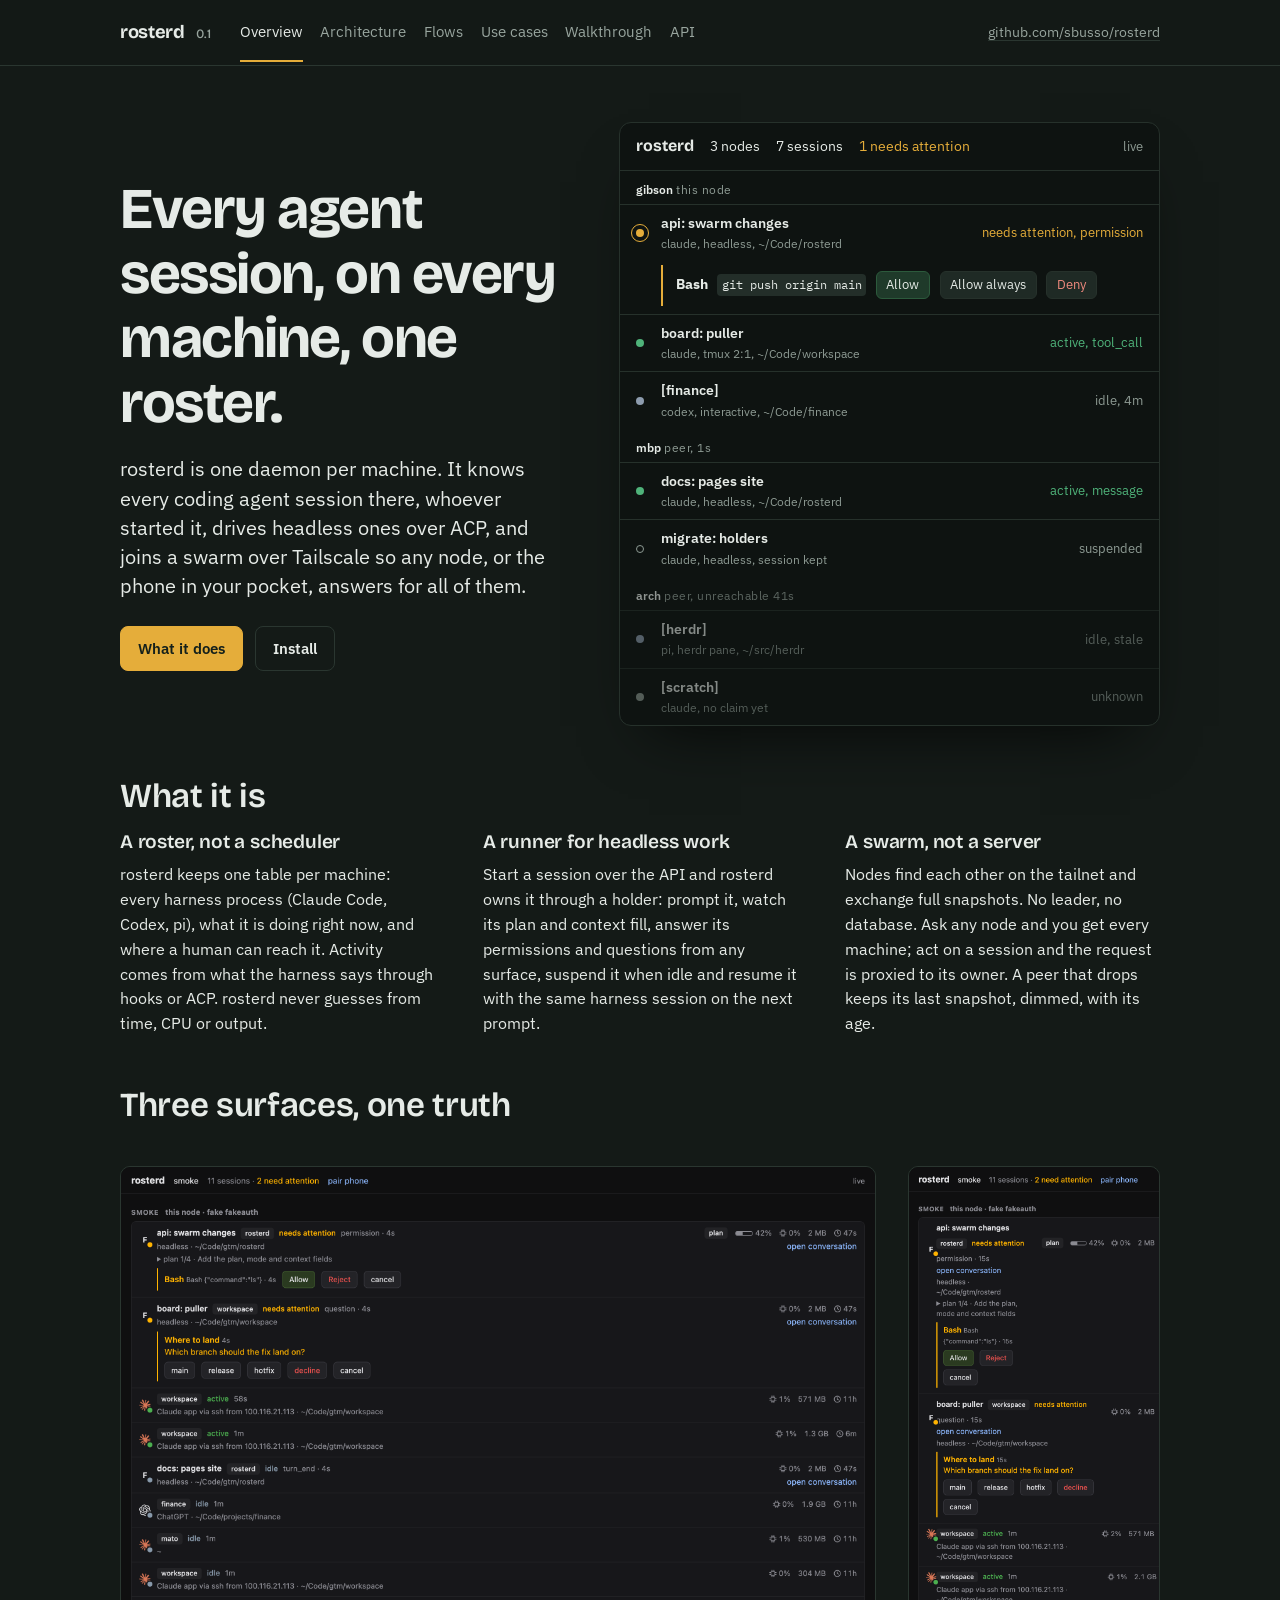
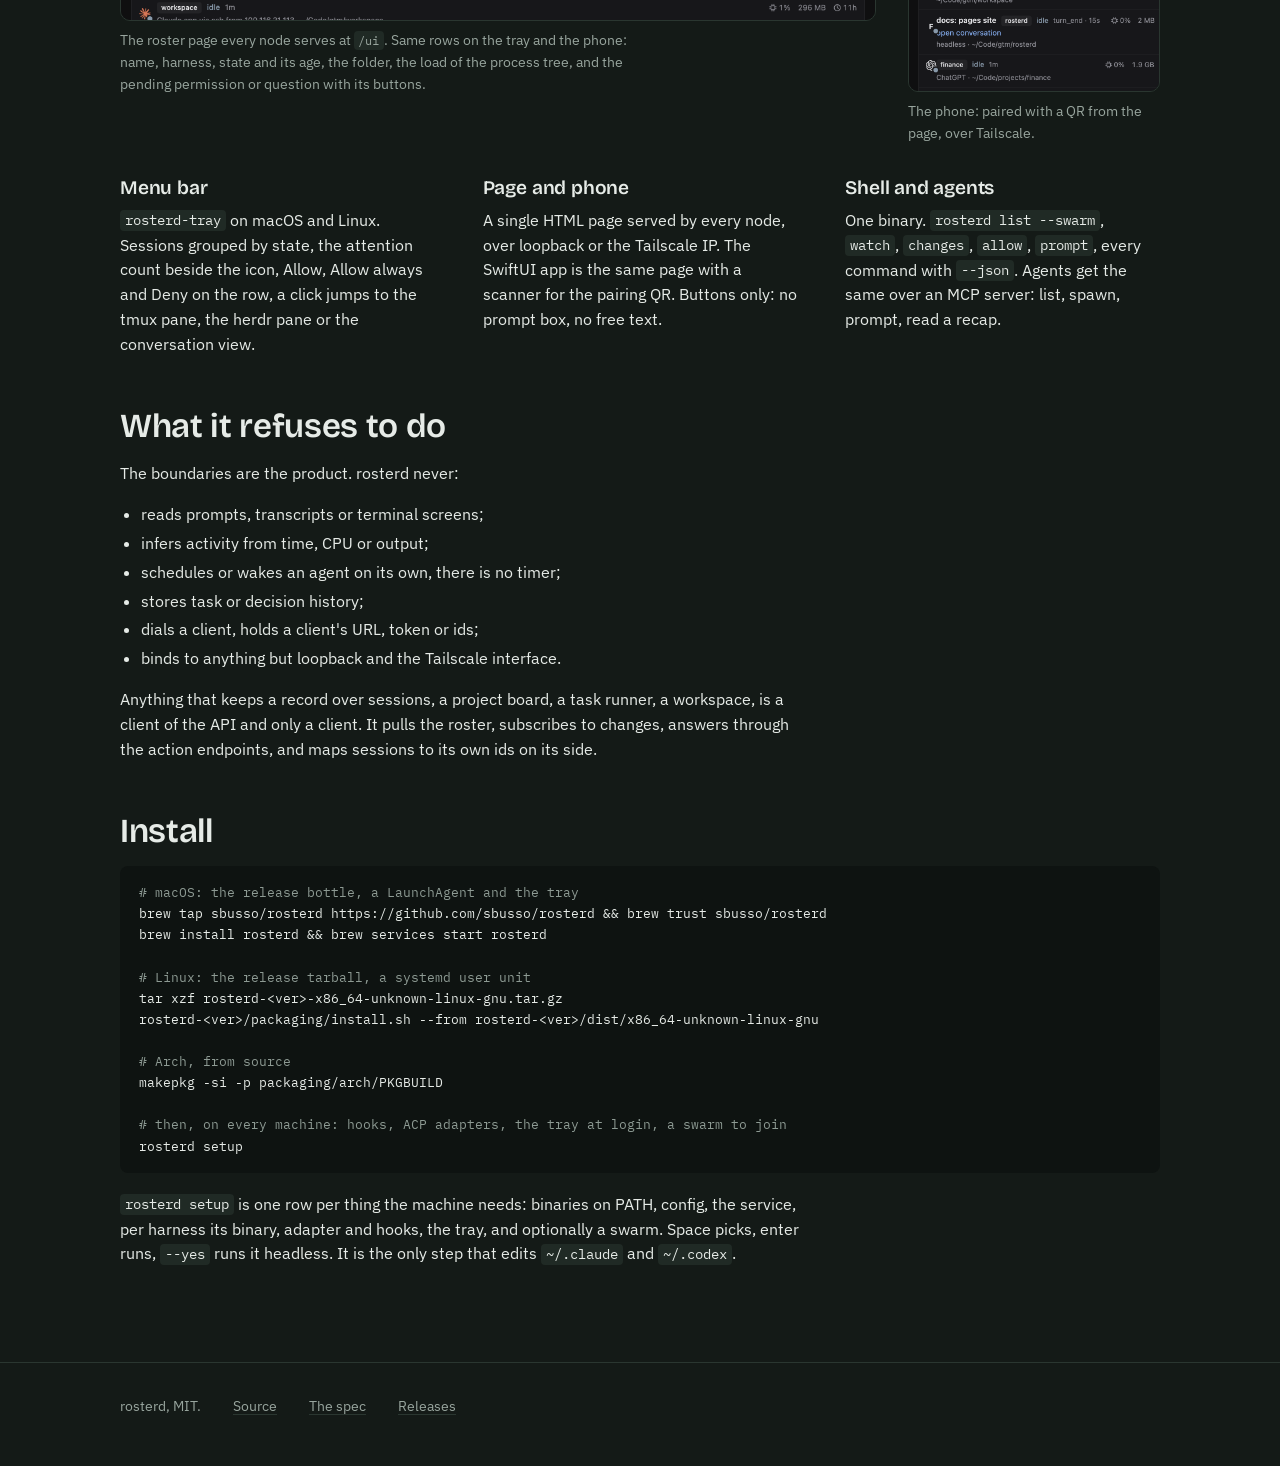
==== docs/index.html @ d2e5da62 "docs: the site, a single page for GitHub Pages Overview, architecture, data and event flows, use cas" ====
<!doctype html>
<html lang="en">
<head>
<meta charset="utf-8">
<meta name="viewport" content="width=device-width, initial-scale=1">
<title>rosterd</title>
<meta name="description" content="One daemon per machine that knows every coding agent session, drives headless ones over ACP, and joins a swarm over Tailscale.">
<link rel="preconnect" href="https://fonts.googleapis.com">
<link rel="preconnect" href="https://fonts.gstatic.com" crossorigin>
<link href="https://fonts.googleapis.com/css2?family=Bricolage+Grotesque:opsz,wght@12..96,500;12..96,600;12..96,700&family=IBM+Plex+Mono:wght@400;500&family=IBM+Plex+Sans:ital,wght@0,400;0,500;0,600;1,400&display=swap" rel="stylesheet">
<link rel="stylesheet" href="site.css">
<link rel="icon" href="data:image/svg+xml,%3Csvg xmlns='http://www.w3.org/2000/svg' viewBox='0 0 32 32'%3E%3Ccircle cx='16' cy='16' r='14' fill='%2317201c'/%3E%3Ccircle cx='16' cy='16' r='6' fill='%23d99a1e'/%3E%3C/svg%3E">
</head>
<body>

<nav class="top"><div class="wrap">
  <a class="brand" href="#/">rosterd <small>0.1</small></a>
  <ul>
    <li><a class="pg" href="#/">Overview</a></li>
    <li><a class="pg" href="#/architecture">Architecture</a></li>
    <li><a class="pg" href="#/flows">Flows</a></li>
    <li><a class="pg" href="#/uses">Use cases</a></li>
    <li><a class="pg" href="#/walkthrough">Walkthrough</a></li>
    <li><a class="pg" href="#/api">API</a></li>
  </ul>
  <a class="gh" href="https://github.com/sbusso/rosterd">github.com/sbusso/rosterd</a>
</div></nav>

<main class="wrap">

<!-- ============================================================ overview -->
<section class="page" id="p-home">
  <div class="hero">
    <div>
      <h1>Every agent session, on every machine, one roster.</h1>
      <p class="lede">rosterd is one daemon per machine. It knows every coding agent session there, whoever started it, drives headless ones over ACP, and joins a swarm over Tailscale so any node, or the phone in your pocket, answers for all of them.</p>
      <div class="actions">
        <a class="btn" href="#/walkthrough">What it does</a>
        <a class="btn ghost" href="#install">Install</a>
      </div>
    </div>
    <div class="board" aria-label="A swarm roster: three machines, seven sessions, one waiting on a human">
      <div class="bar"><b>rosterd</b> <span>3 nodes</span> <span>7 sessions</span> <span class="att">1 needs attention</span> <span class="live">live</span></div>
      <div class="node"><b>gibson</b> this node</div>
      <div class="row"><span class="dot att pulse"></span><span><span class="name">api: swarm changes</span><span class="meta">claude, headless, ~/Code/rosterd</span></span><span class="st att">needs attention, permission</span>
        <div class="ask"><b>Bash</b> <code>git push origin main</code> <span class="b ok">Allow</span> <span class="b">Allow always</span> <span class="b no">Deny</span></div></div>
      <div class="row"><span class="dot active"></span><span><span class="name">board: puller</span><span class="meta">claude, tmux 2:1, ~/Code/workspace</span></span><span class="st active">active, tool_call</span></div>
      <div class="row"><span class="dot"></span><span><span class="name">[finance]</span><span class="meta">codex, interactive, ~/Code/finance</span></span><span class="st">idle, 4m</span></div>
      <div class="node"><b>mbp</b> peer, 1s</div>
      <div class="row"><span class="dot active"></span><span><span class="name">docs: pages site</span><span class="meta">claude, headless, ~/Code/rosterd</span></span><span class="st active">active, message</span></div>
      <div class="row"><span class="dot suspended"></span><span><span class="name">migrate: holders</span><span class="meta">claude, headless, session kept</span></span><span class="st">suspended</span></div>
      <div class="node dim"><b>arch</b> peer, unreachable 41s</div>
      <div class="row dimrow"><span class="dot"></span><span><span class="name">[herdr]</span><span class="meta">pi, herdr pane, ~/src/herdr</span></span><span class="st">idle, stale</span></div>
      <div class="row dimrow"><span class="dot unknown"></span><span><span class="name">[scratch]</span><span class="meta">claude, no claim yet</span></span><span class="st">unknown</span></div>
    </div>
  </div>

  <h2>What it is</h2>
  <div class="cols">
    <div>
      <h3>A roster, not a scheduler</h3>
      <p>rosterd keeps one table per machine: every harness process (Claude Code, Codex, pi), what it is doing right now, and where a human can reach it. Activity comes from what the harness says through hooks or ACP. rosterd never guesses from time, CPU or output.</p>
    </div>
    <div>
      <h3>A runner for headless work</h3>
      <p>Start a session over the API and rosterd owns it through a holder: prompt it, watch its plan and context fill, answer its permissions and questions from any surface, suspend it when idle and resume it with the same harness session on the next prompt.</p>
    </div>
    <div>
      <h3>A swarm, not a server</h3>
      <p>Nodes find each other on the tailnet and exchange full snapshots. No leader, no database. Ask any node and you get every machine; act on a session and the request is proxied to its owner. A peer that drops keeps its last snapshot, dimmed, with its age.</p>
    </div>
  </div>

  <h2>Three surfaces, one truth</h2>
  <div class="shots">
    <figure>
      <img src="img/roster.png" alt="The roster page: two headless sessions waiting on a human, one with a Bash permission and Allow, Reject buttons, one with a form question and its three choices, then interactive Claude and Codex sessions with their CPU, memory and uptime" width="1200" height="720">
      <figcaption>The roster page every node serves at <code>/ui</code>. Same rows on the tray and the phone: name, harness, state and its age, the folder, the load of the process tree, and the pending permission or question with its buttons.</figcaption>
    </figure>
    <figure class="phone">
      <img src="img/phone.png" alt="The same roster on a phone width, with the permission and question buttons stacked" width="430" height="900">
      <figcaption>The phone: paired with a QR from the page, over Tailscale.</figcaption>
    </figure>
  </div>
  <div class="cols">
    <div><h3>Menu bar</h3><p><code>rosterd-tray</code> on macOS and Linux. Sessions grouped by state, the attention count beside the icon, Allow, Allow always and Deny on the row, a click jumps to the tmux pane, the herdr pane or the conversation view.</p></div>
    <div><h3>Page and phone</h3><p>A single HTML page served by every node, over loopback or the Tailscale IP. The SwiftUI app is the same page with a scanner for the pairing QR. Buttons only: no prompt box, no free text.</p></div>
    <div><h3>Shell and agents</h3><p>One binary. <code>rosterd list --swarm</code>, <code>watch</code>, <code>changes</code>, <code>allow</code>, <code>prompt</code>, every command with <code>--json</code>. Agents get the same over an MCP server: list, spawn, prompt, read a recap.</p></div>
  </div>

  <h2>What it refuses to do</h2>
  <p>The boundaries are the product. rosterd never:</p>
  <ul>
    <li>reads prompts, transcripts or terminal screens;</li>
    <li>infers activity from time, CPU or output;</li>
    <li>schedules or wakes an agent on its own, there is no timer;</li>
    <li>stores task or decision history;</li>
    <li>dials a client, holds a client's URL, token or ids;</li>
    <li>binds to anything but loopback and the Tailscale interface.</li>
  </ul>
  <p>Anything that keeps a record over sessions, a project board, a task runner, a workspace, is a client of the API and only a client. It pulls the roster, subscribes to changes, answers through the action endpoints, and maps sessions to its own ids on its side.</p>

  <h2 id="install">Install</h2>
<pre><code><span class="c"># macOS: the release bottle, a LaunchAgent and the tray</span>
brew tap sbusso/rosterd https://github.com/sbusso/rosterd && brew trust sbusso/rosterd
brew install rosterd && brew services start rosterd

<span class="c"># Linux: the release tarball, a systemd user unit</span>
tar xzf rosterd-&lt;ver&gt;-x86_64-unknown-linux-gnu.tar.gz
rosterd-&lt;ver&gt;/packaging/install.sh --from rosterd-&lt;ver&gt;/dist/x86_64-unknown-linux-gnu

<span class="c"># Arch, from source</span>
makepkg -si -p packaging/arch/PKGBUILD

<span class="c"># then, on every machine: hooks, ACP adapters, the tray at login, a swarm to join</span>
rosterd setup</code></pre>
  <p><code>rosterd setup</code> is one row per thing the machine needs: binaries on PATH, config, the service, per harness its binary, adapter and hooks, the tray, and optionally a swarm. Space picks, enter runs, <code>--yes</code> runs it headless. It is the only step that edits <code>~/.claude</code> and <code>~/.codex</code>.</p>
</section>

<!-- ============================================================ architecture -->
<section class="page" id="p-architecture">
  <h1>Architecture</h1>
  <p class="lede">One binary, six modules, and a small holder process per headless session. Everything a node knows is in memory and rebuilt in under a second from holders, hook claims and a process scan.</p>

  <h2>Inside a node</h2>
  <div class="dia"><svg viewBox="0 0 960 470" role="img" aria-label="Module diagram of one rosterd node">
    <defs><marker id="ar" viewBox="0 0 10 10" refX="9" refY="5" markerWidth="7" markerHeight="7" orient="auto-start-reverse"><path d="M0 0L10 5L0 10z" class="arrow"/></marker>
    <marker id="arg" viewBox="0 0 10 10" refX="9" refY="5" markerWidth="7" markerHeight="7" orient="auto-start-reverse"><path d="M0 0L10 5L0 10z" class="arrow green"/></marker>
    <marker id="ara" viewBox="0 0 10 10" refX="9" refY="5" markerWidth="7" markerHeight="7" orient="auto-start-reverse"><path d="M0 0L10 5L0 10z" class="arrow amber"/></marker></defs>
    <!-- clients -->
    <text x="20" y="28" class="b">Clients</text>
    <g>
      <rect x="20" y="44" width="150" height="34" rx="6" class="box"/><text x="32" y="66">tray, page, phone</text>
      <rect x="20" y="86" width="150" height="34" rx="6" class="box"/><text x="32" y="108">CLI, scripts</text>
      <rect x="20" y="128" width="150" height="34" rx="6" class="box"/><text x="32" y="150">agents over MCP</text>
      <rect x="20" y="170" width="150" height="34" rx="6" class="box"/><text x="32" y="192">a board, a task runner</text>
    </g>
    <!-- node box -->
    <rect x="230" y="20" width="500" height="430" rx="12" class="box soft"/>
    <text x="246" y="44" class="b">rosterd, one node</text>
    <rect x="246" y="60" width="110" height="150" rx="8" class="box"/>
    <text x="258" y="82" class="b">api</text>
    <text x="258" y="102" class="dim">unix socket</text><text x="258" y="118" class="dim">loopback + bearer</text><text x="258" y="134" class="dim">tailscale + https</text><text x="258" y="150" class="dim">MCP server</text><text x="258" y="166" class="dim">/ui page</text>
    <rect x="380" y="60" width="150" height="150" rx="8" class="box amber"/>
    <text x="392" y="82" class="b">roster</text>
    <text x="392" y="102" class="dim">one record per session</text><text x="392" y="118" class="dim">claims with a sequence</text><text x="392" y="134" class="dim">source precedence</text><text x="392" y="150" class="dim">full snapshots, /events</text><text x="392" y="166" class="dim">never blocks on runner</text>
    <rect x="556" y="60" width="158" height="66" rx="8" class="box"/>
    <text x="568" y="82" class="b">mesh</text><text x="568" y="100" class="dim">discovery, membership</text><text x="568" y="116" class="dim">snapshots in, proxy out</text>
    <rect x="556" y="144" width="158" height="66" rx="8" class="box"/>
    <text x="568" y="166" class="b">scanner</text><text x="568" y="184" class="dim">/proc, libproc, 2 s</text><text x="568" y="200" class="dim">tmux and herdr handles</text>
    <rect x="246" y="236" width="308" height="66" rx="8" class="box green"/>
    <text x="258" y="258" class="b">runner</text><text x="258" y="276" class="dim">ACP client: start, prompt, cancel, permission,</text><text x="258" y="292" class="dim">question, login; suspend, resume, crash-resume</text>
    <rect x="566" y="236" width="148" height="66" rx="8" class="box"/>
    <text x="578" y="258" class="b">intake</text><text x="578" y="276" class="dim">/register, /claim, /name</text><text x="578" y="292" class="dim">hooks and launchers</text>
    <!-- holders -->
    <rect x="246" y="330" width="468" height="100" rx="8" class="box dark"/>
    <text x="258" y="352" class="b onDark">holders, one process per headless session</text>
    <text x="258" y="372" class="onDark dim">owns the adapter's stdio, listens on a unix socket, relays JSON-RPC unchanged,</text>
    <text x="258" y="388" class="onDark dim">keeps the last 256 notifications for a reconnecting daemon, writes a state file,</text>
    <text x="258" y="404" class="onDark dim">exits when the adapter exits. Restarting rosterd does not restart holders.</text>
    <!-- right column -->
    <text x="770" y="28" class="b">Outside the node</text>
    <rect x="770" y="44" width="170" height="82" rx="6" class="box"/><text x="782" y="66" class="b">peers</text><text x="782" y="86" class="dim">other nodes on the tailnet,</text><text x="782" y="102" class="dim">each serving its own roster</text><text x="782" y="118" class="dim mono">https, signed, swarm key</text>
    <rect x="770" y="236" width="170" height="66" rx="6" class="box"/><text x="782" y="258" class="b">interactive harnesses</text><text x="782" y="276" class="dim">claude, codex, pi in a</text><text x="782" y="292" class="dim">terminal, tmux or herdr</text>
    <rect x="770" y="330" width="170" height="100" rx="6" class="box"/><text x="782" y="352" class="b">ACP adapters</text><text x="782" y="372" class="dim">claude-agent-acp,</text><text x="782" y="388" class="dim">codex-acp, pi-acp: one</text><text x="782" y="404" class="dim">headless harness each</text>
    <!-- lines -->
    <path d="M170 61H246" class="ln" marker-end="url(#ar)"/><path d="M170 103H246" class="ln" marker-end="url(#ar)"/><path d="M170 145H246" class="ln" marker-end="url(#ar)"/><path d="M170 187H246" class="ln" marker-end="url(#ar)"/>
    <path d="M356 120H380" class="ln" marker-end="url(#ar)"/>
    <path d="M530 100H556" class="ln" marker-end="url(#ar)"/>
    <path d="M556 176H530" class="ln" marker-end="url(#ar)"/>
    <path d="M566 250C548 250 548 214 534 208" class="ln" marker-end="url(#ar)"/>
    <path d="M455 236V210" class="ln green" marker-end="url(#arg)"/>
    <path d="M480 330V302" class="ln green" marker-end="url(#arg)"/>
    <path d="M714 380H770" class="ln green dash" marker-end="url(#arg)"/><text x="726" y="372" class="dim">stdio</text>
    <path d="M714 90H770" class="ln dash" marker-end="url(#ar)" marker-start="url(#ar)"/><text x="722" y="82" class="dim">/events</text>
    <path d="M770 266H714" class="ln" marker-end="url(#ar)"/><text x="726" y="258" class="dim">hooks</text>
    <path d="M770 290C740 290 740 196 714 196" class="ln dash" marker-end="url(#ar)"/><text x="726" y="222" class="dim">scan</text>
  </svg></div>
  <p>The roster answers even when the runner is wedged: <code>rosterd list</code> and <code>watch</code> read the roster module only. The mesh reads the roster to serve peers and writes peer snapshots beside it, never into it. Every node is the only writer of its own roster, which is why the swarm needs no merge.</p>

  <h3>Process model</h3>
  <p>rosterd owns no harness process directly. A headless session is <em>holder → ACP adapter → harness</em>. The holder is a separate small binary shipped with rosterd; it starts the adapter with stdio pipes, listens on a per-session socket under the runtime directory, relays JSON-RPC both ways unchanged, keeps a replay buffer of the last 256 notifications, and writes a state file with the session id, harness, cwd, adapter PID and start time. On start rosterd lists the holder directory, reconnects to every live holder, replays the buffer and rebuilds those sessions.</p>
  <p>This is what makes the daemon disposable. Kill it during a turn, restart it: the session is still live, the turn completes, no claim is lost.</p>

  <h2>The swarm</h2>
  <div class="dia"><svg viewBox="0 0 960 330" role="img" aria-label="Three nodes on a tailnet, each streaming its roster to the others, a phone attached to one, an action proxied to the owner">
    <defs><marker id="ar2" viewBox="0 0 10 10" refX="9" refY="5" markerWidth="7" markerHeight="7" orient="auto-start-reverse"><path d="M0 0L10 5L0 10z" class="arrow"/></marker>
    <marker id="ara2" viewBox="0 0 10 10" refX="9" refY="5" markerWidth="7" markerHeight="7" orient="auto-start-reverse"><path d="M0 0L10 5L0 10z" class="arrow amber"/></marker></defs>
    <rect x="20" y="20" width="920" height="290" rx="14" class="box soft"/>
    <text x="36" y="44" class="b">tailnet</text><text x="90" y="44" class="dim">Tailscale ACLs are the network boundary, the swarm key the application boundary</text>
    <g><rect x="60" y="80" width="220" height="120" rx="10" class="box dark"/>
      <text x="76" y="104" class="b onDark">gibson</text><text x="140" y="104" class="onDark dim">desktop, Linux</text>
      <text x="76" y="128" class="onDark dim">own roster: 3 sessions</text>
      <text x="76" y="146" class="onDark dim">mbp snapshot, 1 s old</text>
      <text x="76" y="164" class="onDark dim">arch snapshot, 41 s, unreachable</text>
      <text x="76" y="186" class="onDark dim mono">:8791 https, node key</text></g>
    <g><rect x="370" y="80" width="220" height="120" rx="10" class="box dark"/>
      <text x="386" y="104" class="b onDark">mbp</text><text x="426" y="104" class="onDark dim">laptop, macOS</text>
      <text x="386" y="128" class="onDark dim">own roster: 2 sessions</text>
      <text x="386" y="146" class="onDark dim">gibson snapshot, 1 s old</text>
      <text x="386" y="164" class="onDark dim">arch snapshot, 41 s, unreachable</text>
      <text x="386" y="186" class="onDark dim mono">:8791 https, node key</text></g>
    <g opacity=".55"><rect x="680" y="80" width="220" height="120" rx="10" class="box dark"/>
      <text x="696" y="104" class="b onDark">arch</text><text x="736" y="104" class="onDark dim">server, off the tailnet</text>
      <text x="696" y="128" class="onDark dim">own roster: 2 sessions</text>
      <text x="696" y="146" class="onDark dim">last seen 41 s ago; its snapshot</text>
      <text x="696" y="164" class="onDark dim">is kept and served dimmed, 24 h</text></g>
    <path d="M280 120H370" class="ln" marker-end="url(#ar2)" marker-start="url(#ar2)"/><text x="288" y="112" class="dim">SSE, both ways</text>
    <path d="M590 120H680" class="ln dash"/><text x="604" y="112" class="dim">no answer</text>
    <path d="M280 180C400 240 560 240 680 180" class="ln dash"/>
    <!-- phone -->
    <rect x="410" y="250" width="140" height="44" rx="8" class="box"/><text x="424" y="277">phone, on mbp</text>
    <path d="M480 250V200" class="ln amber" marker-end="url(#ara2)"/>
    <path d="M370 150C330 150 300 140 280 140" class="ln amber" marker-end="url(#ara2)"/>
    <text x="60" y="230" class="dim">POST /sessions/{key}/permission for a session gibson owns,</text>
    <text x="60" y="246" class="dim">sent to mbp, proxied to gibson with mbp's signature,</text>
    <text x="60" y="262" class="dim">answered on gibson's ACP</text>
  </svg></div>
  <div class="cols">
    <div><h3>Identity</h3><p>An Ed25519 keypair per node, generated at first start; <code>node_id</code> is the public key fingerprint. The name is pinned in config. A renamed machine is a new name, the id stays.</p></div>
    <div><h3>Discovery and membership</h3><p><code>tailscale status</code> lists the online peers; each is probed at <code>/node/hello</code>, a signed answer with capabilities. The first <code>rosterd invite</code> creates the swarm: a single-use, one-hour token. <code>join</code> presents it; membership gossips from there, newest signed record per node wins. <code>revoke</code> is signed and gossiped too.</p></div>
    <div><h3>Snapshot exchange</h3><p>Each node keeps one SSE connection to every peer's <code>/events</code> and stores the latest full snapshot with the time it arrived. No diff format, no vector clock, no merge: every node is the only writer of its own roster. A lost peer is served with a growing <code>peer_age_ms</code> and <code>peer_state: unreachable</code>, dropped after 24 hours.</p></div>
    <div><h3>Trust</h3><p>Node to node is HTTPS on the Tailscale interface, a self-signed certificate pinned to the node key, requests signed by the sender, the swarm key in a header. Loopback uses a bearer token. A node refuses to start with a listener anywhere else.</p></div>
  </div>

  <h2>The record</h2>
  <p>One record per session, schema <code>rosterd.snapshot.v1</code>. Consumers ignore unknown fields. Nested processes of one session collapse into the root; a harness whose parent is a different session is its own record with <code>parent_session_key</code>.</p>
  <table>
    <tr><th>field</th><th>what it is</th></tr>
    <tr><td><code>node</code>, <code>node_id</code></td><td>the owning machine, name and key fingerprint</td></tr>
    <tr><td><code>session_key</code></td><td><code>node_id:pid:start_ticks</code>, stable for the life of the process</td></tr>
    <tr><td><code>harness</code>, <code>session_id</code></td><td><code>claude</code>, <code>codex</code>, <code>pi</code> or free text; the harness's own session id when known</td></tr>
    <tr><td><code>lane</code></td><td><code>headless</code> (rosterd started it over ACP) or <code>interactive</code> (a human or a terminal manager owns it)</td></tr>
    <tr><td><code>sources</code></td><td>subset of <code>launcher</code>, <code>acp</code>, <code>hook</code>, <code>files</code>, <code>scan</code></td></tr>
    <tr><td><code>activity</code>, <code>activity_event</code>, <code>activity_at</code>, <code>activity_seq</code></td><td>one of <code>active</code>, <code>idle</code>, <code>needs_attention</code>, <code>unknown</code>; the event that set it, when, and a sequence clients dedupe on</td></tr>
    <tr><td><code>name</code>, <code>cwd</code>, <code>parent_session_key</code></td><td>display name from launcher, hook or the agent itself; the folder; the spawning session</td></tr>
    <tr><td><code>tmux</code>, <code>herdr</code>, <code>holder</code>, <code>tty</code></td><td>runtime handles: where a human can reach the session</td></tr>
    <tr><td><code>liveness</code>, <code>ended_at</code>, <code>ended_reason</code></td><td><code>live</code>, <code>suspended</code>, <code>ended</code>; <code>exit</code>, <code>crash</code>, <code>reboot</code>, <code>killed</code>, <code>expired</code></td></tr>
    <tr><td><code>usage</code></td><td>tokens, cost, context fill as the harness reported them over ACP. Never estimated.</td></tr>
    <tr><td><code>mode</code>, <code>plan</code>, <code>load</code></td><td>the harness mode (plan, code…), its plan for the turn, and the CPU share and RSS of the process tree from the last scan</td></tr>
  </table>

  <h2>Cross platform</h2>
  <p>Linux reads <code>/proc</code> and runs as a systemd user unit; macOS reads libproc and runs as a LaunchAgent in the GUI session so <em>open</em> reaches the display, the tmux server and the herdr socket; Windows uses toolhelp, named pipes and a service, with an interactive lane of hooks only. The holder, the hook script and the opener are the only platform-conditional code.</p>
</section>

<!-- ============================================================ flows -->
<section class="page" id="p-flows">
  <h1>Data and event flows</h1>
  <p class="lede">A session's state is a series of claims. Each claim names a source, an activity word, an event and a sequence; the roster accepts or rejects it by precedence and publishes the whole table. Everything downstream is derived from that.</p>

  <h2>Sources and precedence</h2>
  <div class="dia"><svg viewBox="0 0 960 150" role="img" aria-label="Five sources ordered by precedence: launcher, acp, hook, files, scan">
    <defs><marker id="ar3" viewBox="0 0 10 10" refX="9" refY="5" markerWidth="7" markerHeight="7" orient="auto-start-reverse"><path d="M0 0L10 5L0 10z" class="arrow"/></marker></defs>
    <path d="M20 40H940" class="ln thin"/><text x="20" y="28" class="dim">highest</text><text x="900" y="28" class="dim">lowest</text>
    <g><rect x="20" y="52" width="164" height="84" rx="8" class="box amber"/><text x="32" y="74" class="b">launcher</text><text x="32" y="94" class="dim">a script started it and</text><text x="32" y="110" class="dim">registered pid, name, cwd,</text><text x="32" y="126" class="dim">the tmux or herdr handle</text></g>
    <g><rect x="208" y="52" width="164" height="84" rx="8" class="box green"/><text x="220" y="74" class="b">acp</text><text x="220" y="94" class="dim">everything the runner sees</text><text x="220" y="110" class="dim">from a session it drives:</text><text x="220" y="126" class="dim">turns, tools, permissions</text></g>
    <g><rect x="396" y="52" width="164" height="84" rx="8" class="box"/><text x="408" y="74" class="b">hook</text><text x="408" y="94" class="dim">SessionStart, UserPrompt,</text><text x="408" y="110" class="dim">PreToolUse, Permission,</text><text x="408" y="126" class="dim">Notification, Stop</text></g>
    <g><rect x="584" y="52" width="164" height="84" rx="8" class="box"/><text x="596" y="74" class="b">files</text><text x="596" y="94" class="dim">opt-in, off by default:</text><text x="596" y="110" class="dim">session ids and timestamps</text><text x="596" y="126" class="dim">from the harness directories</text></g>
    <g><rect x="772" y="52" width="168" height="84" rx="8" class="box"/><text x="784" y="74" class="b">scan</text><text x="784" y="94" class="dim">process enumeration every</text><text x="784" y="110" class="dim">2 s; strays become unknown,</text><text x="784" y="126" class="dim">liveness of every pid</text></g>
  </svg></div>
  <p>A lower source never overwrites a value a higher one set, but every source can fill a null. A headless session has both <code>acp</code> and <code>hook</code>; when they disagree, ACP wins. <code>rosterd explain KEY</code> shows which source set each field and which claims were rejected and why: the truthfulness view.</p>

  <h2>ACP traffic to activity</h2>
  <table>
    <tr><th>ACP</th><th>activity</th><th>event</th></tr>
    <tr><td>session/prompt sent by the runner</td><td>active</td><td>prompt</td></tr>
    <tr><td>agent message chunk, tool call, tool call in progress</td><td>active</td><td>message, tool_call</td></tr>
    <tr><td>session/request_permission</td><td>needs_attention</td><td>permission</td></tr>
    <tr><td>elicitation/create (a form question)</td><td>needs_attention</td><td>question</td></tr>
    <tr><td>authentication required on session/new</td><td>needs_attention</td><td>login</td></tr>
    <tr><td>permission or question answered</td><td>active</td><td>permission_answered</td></tr>
    <tr><td>prompt response returned</td><td>idle</td><td>turn_end</td></tr>
    <tr><td>session/cancel sent</td><td>idle</td><td>cancelled</td></tr>
    <tr><td>adapter exit</td><td>ended</td><td>exit or crash</td></tr>
  </table>
  <p>Plan, mode and context fill ride along: <code>plan</code> replaces the whole list on every notification, <code>current_mode_update</code> sets <code>mode</code>, <code>usage_update</code> fills <code>usage</code>. The final assistant message of a turn is kept as the recap when the session was started with <code>recap: true</code>; nothing else of the transcript is stored.</p>

  <h2 id="attention">A permission, answered from the phone</h2>
  <div class="dia"><svg viewBox="0 0 960 420" role="img" aria-label="Sequence: the harness asks for permission, the claim reaches every node, the phone answers through a peer, the answer is proxied to the owner and delivered to the harness">
    <defs><marker id="ar4" viewBox="0 0 10 10" refX="9" refY="5" markerWidth="7" markerHeight="7" orient="auto-start-reverse"><path d="M0 0L10 5L0 10z" class="arrow"/></marker>
    <marker id="ara4" viewBox="0 0 10 10" refX="9" refY="5" markerWidth="7" markerHeight="7" orient="auto-start-reverse"><path d="M0 0L10 5L0 10z" class="arrow amber"/></marker></defs>
    <g class="b"><text x="60" y="30" text-anchor="middle">harness</text><text x="230" y="30" text-anchor="middle">holder</text><text x="420" y="30" text-anchor="middle">rosterd gibson</text><text x="640" y="30" text-anchor="middle">rosterd mbp</text><text x="860" y="30" text-anchor="middle">phone</text></g>
    <text x="60" y="46" text-anchor="middle" class="dim">via its adapter</text><text x="420" y="46" text-anchor="middle" class="dim">owner</text><text x="640" y="46" text-anchor="middle" class="dim">any peer</text>
    <g class="lane"><path d="M60 56V400"/><path d="M230 56V400"/><path d="M420 56V400"/><path d="M640 56V400"/><path d="M860 56V400"/></g>
    <path d="M60 80H230" class="ln" marker-end="url(#ar4)"/><text x="70" y="74" class="mono">session/request_permission</text>
    <path d="M230 104H420" class="ln" marker-end="url(#ar4)"/><text x="240" y="98" class="dim">relayed unchanged over the socket</text>
    <rect x="300" y="118" width="250" height="40" rx="6" class="box amber"/><text x="310" y="135" class="dim">claim: needs_attention, permission, seq 41;</text><text x="310" y="150" class="dim">the request is kept pending</text>
    <path d="M420 182H640" class="ln" marker-end="url(#ar4)"/><text x="430" y="176" class="dim">/events: the full gibson snapshot</text>
    <rect x="540" y="196" width="210" height="40" rx="6" class="box"/><text x="550" y="213" class="dim">diff against the last frame:</text><text x="550" y="228" class="mono">/swarm/changes → attention</text>
    <path d="M640 258H860" class="ln" marker-end="url(#ar4)"/><text x="650" y="252" class="dim">SSE, the record with the pending request</text>
    <rect x="790" y="270" width="140" height="34" rx="6" class="box dark"/><text x="800" y="292" class="onDark">Bash · Allow · Deny</text>
    <path d="M860 326H640" class="ln amber" marker-end="url(#ara4)"/><text x="646" y="320" class="mono">POST /sessions/{key}/permission</text>
    <path d="M640 348H420" class="ln amber" marker-end="url(#ara4)"/><text x="428" y="342" class="dim">proxied to the owner, signed by mbp</text>
    <path d="M420 370H230" class="ln amber" marker-end="url(#ara4)"/><path d="M230 370H60" class="ln amber" marker-end="url(#ara4)"/><text x="70" y="364" class="mono">response to the pending request</text>
    <rect x="300" y="380" width="250" height="30" rx="6" class="box green"/><text x="310" y="399" class="dim">claim: active, permission_answered, seq 42</text>
  </svg></div>
  <p>Every client sees the same thing because every client reads the same record. A board that keeps its own decision log reads the pending request from <code>GET /sessions/{key}</code> and answers it the same way; the tray answers it with a click; the CLI with <code>rosterd allow KEY</code>. Sound, badges and urgency stay the client's job.</p>

  <h2>The change stream</h2>
  <p><code>GET /swarm/events</code> is one full swarm snapshot per change anywhere: simplest to consume, heavy to notify on. <code>GET /swarm/changes</code> is the diff, computed by the node between consecutive frames, so a client learns what happened instead of re-reading the roster:</p>
  <table>
    <tr><th>event</th><th>when</th></tr>
    <tr><td><code>snapshot</code></td><td>first, and the resync point for a client that missed events</td></tr>
    <tr><td><code>session_started</code>, <code>session_ended</code>, <code>session_suspended</code></td><td>a key seen for the first time; liveness became ended, <code>ended_reason</code> says why; a holder stopped on purpose</td></tr>
    <tr><td><code>attention</code></td><td>an accepted claim left the session needing a human; sent again for every new claim while it waits; <code>record.activity_event</code> is <code>permission</code>, <code>question</code> or <code>login</code></td></tr>
    <tr><td><code>attention_cleared</code></td><td>the session no longer needs a human and has not ended</td></tr>
    <tr><td><code>activity</code>, <code>renamed</code></td><td>any other accepted claim; a name change</td></tr>
    <tr><td><code>node</code>, <code>node_left</code></td><td>a node appeared, went unreachable or came back; a node was revoked or left</td></tr>
  </table>
  <p>Pure function of two frames, derived and never stored. <code>rosterd changes</code> prints it one line per change; <code>attention</code> is the one to notify on.</p>

  <h2>Session lifecycle</h2>
  <div class="dia"><svg viewBox="0 0 960 250" role="img" aria-label="State diagram: live with four activity words, suspended, ended; resume creates a new key with the same session id">
    <defs><marker id="ar5" viewBox="0 0 10 10" refX="9" refY="5" markerWidth="7" markerHeight="7" orient="auto-start-reverse"><path d="M0 0L10 5L0 10z" class="arrow"/></marker></defs>
    <rect x="40" y="40" width="320" height="130" rx="10" class="box green"/>
    <text x="56" y="64" class="b">live</text><text x="90" y="64" class="dim">holder running, harness alive</text>
    <g class="mono"><rect x="56" y="80" width="130" height="28" rx="6" class="box"/><text x="68" y="99">active</text>
    <rect x="200" y="80" width="140" height="28" rx="6" class="box"/><text x="212" y="99">idle</text>
    <rect x="56" y="118" width="130" height="28" rx="6" class="box amber"/><text x="68" y="137">needs_attention</text>
    <rect x="200" y="118" width="140" height="28" rx="6" class="box"/><text x="212" y="137">unknown</text></g>
    <rect x="470" y="40" width="220" height="130" rx="10" class="box"/>
    <text x="486" y="64" class="b">suspended</text>
    <text x="486" y="88" class="dim">holder stopped on purpose,</text><text x="486" y="104" class="dim">no process, session_id kept,</text><text x="486" y="120" class="dim">the record stays with everything</text><text x="486" y="136" class="dim">needed to come back</text>
    <rect x="770" y="40" width="170" height="130" rx="10" class="box soft"/>
    <text x="786" y="64" class="b">ended</text>
    <text x="786" y="88" class="dim">exit, crash, killed,</text><text x="786" y="104" class="dim">reboot, expired, suspended</text><text x="786" y="128" class="dim">kept in the snapshot</text><text x="786" y="144" class="dim">for a while</text>
    <path d="M360 90H470" class="ln" marker-end="url(#ar5)"/><text x="366" y="82" class="dim">idle_timeout_s, or rosterd suspend</text>
    <path d="M470 130H360" class="ln" marker-end="url(#ar5)"/><text x="366" y="150" class="dim">a prompt or rosterd resume:</text><text x="366" y="164" class="dim">session/load, new key, same session_id</text>
    <path d="M200 170C200 215 700 215 770 150" class="ln" marker-end="url(#ar5)"/><text x="330" y="222" class="dim">adapter exit, holder crash, rosterd stop KEY</text>
    <path d="M690 100H770" class="ln dash" marker-end="url(#ar5)"/><text x="694" y="92" class="dim">expired</text>
    <path d="M770 60C740 30 500 20 380 40" class="ln dash" marker-end="url(#ar5)"/><text x="470" y="26" class="dim">crash with a stored session_id: resumed once within 5 minutes</text>
  </svg></div>
  <p>The runner never resumes on a timer. There is no wake-up schedule; a suspended session comes back only when something addresses it: a prompt from the CLI, the MCP tool or a client, or <code>rosterd resume</code>. On reboot every headless session is restored as suspended, none is resumed until addressed. Resumes are counted per hour; past <code>max_resumes_per_hour</code> a session stays suspended with a warning.</p>

  <h2>Restart, crash, reboot</h2>
  <ul>
    <li><b>rosterd restart.</b> Holders keep running. The roster rebuilds in under a second from holder state, replayed notifications, hook claims and a scan. Nothing is lost.</li>
    <li><b>Holder or harness crash.</b> The scanner notices the PID is gone; the session ends with reason <code>crash</code>. With a stored session id the runner resumes it once through <code>session/load</code> in a new holder, as a new key with the same session id. A second crash within five minutes is not resumed.</li>
    <li><b>Machine reboot.</b> Holders are gone. The state files left behind restore each session as suspended.</li>
  </ul>
</section>

<!-- ============================================================ use cases -->
<section class="page" id="p-uses">
  <h1>Use cases</h1>
  <p class="lede">What people actually do with it, and the parts of rosterd each one leans on.</p>

  <div class="feat">
    <div><h3>Approve from anywhere</h3><p class="who">A developer with agents on a desktop, a laptop and a server, and a phone.</p></div>
    <div><p>Agents run under policy <code>attention</code>. When one wants to push, delete or spend, the request lands on the roster, the tray badge counts it, the phone shows the tool and its argument summary with Allow, Allow always and Deny. The answer goes to whichever node the phone is paired with and is proxied to the owner. Questions from the agent (a form with choices) and a harness that needs a login show up the same way.</p><p>Leans on: attention policy, <code>/swarm/changes</code> <code>attention</code> events, the proxied permission and answer endpoints, the QR pairing over Tailscale.</p></div>
  </div>
  <div class="feat">
    <div><h3>One board for every machine</h3><p class="who">A project board or task runner that tracks tasks and attempts.</p></div>
    <div><p>The board is a client. It subscribes to <code>/swarm/changes</code> on any node, maps session keys to its own attempt ids, dedupes on <code>activity_seq</code>, and shows who is working on what across the fleet. When an attempt needs a human it reads the pending request from <code>GET /sessions/{key}</code> and answers it. rosterd carries none of the board's ids and never dials it.</p><p>Leans on: the client contract, <code>/swarm/snapshot</code>, <code>/swarm/changes</code>, the session action endpoints.</p></div>
  </div>
  <div class="feat">
    <div><h3>Headless workers on the big machine</h3><p class="who">A runner that starts agents on a server and reads results.</p></div>
    <div><p><code>POST /sessions</code> with a harness, a cwd, a name and a policy starts a session under a holder; <code>prompt</code> with <code>wait_until: idle</code> returns with the recap. Idle sessions are suspended after the timeout and resume on the next prompt with the harness's own session id, so a worker keeps its context across days without holding a process.</p><p>Leans on: the runner, holders, suspend and resume, the recap.</p></div>
  </div>
  <div class="feat">
    <div><h3>A coordinator that delegates</h3><p class="who">An agent that breaks work into parts for other agents.</p></div>
    <div><p>Every session started by rosterd or the launcher has the rosterd MCP server in its config. The coordinator calls <code>session.spawn</code> to create children under itself, <code>session.prompt</code> to hand them work, <code>session.read_state</code> for activity and the last recap, and <code>session.send</code> to address a named session anywhere in the swarm. No transcript ever crosses; a recap and a state word do.</p><p>Leans on: the MCP server, <code>parent_session_key</code>, cross-node prompts.</p></div>
  </div>
  <div class="feat">
    <div><h3>Take a session with you</h3><p class="who">Started on the laptop, finished on the desktop.</p></div>
    <div><p>A headless session is its harness session id plus a cwd. <code>rosterd handoff KEY --to gibson</code> suspends it here and resumes it there, same session id, new key, on a repo that exists on both sides. The record moves in the swarm roster; clients see <code>session_suspended</code> on one node and <code>session_started</code> on the other.</p><p>Leans on: suspend and resume, holder state, the mesh.</p></div>
  </div>
  <div class="feat">
    <div><h3>Know what the fleet burns</h3><p class="who">Anyone paying for several harnesses across several machines.</p></div>
    <div><p>Every ACP <code>usage_update</code> lands on the record: tokens, cost, context fill. Rolled up per node, harness and day it answers where the spend goes and which subscription window is near its limit, in the spirit of OpenUsage but for what actually ran, never estimated.</p><p>Leans on: <code>usage</code> on the record, the roll-up endpoint and the journal.</p></div>
  </div>
  <div class="feat">
    <div><h3>Everything still in tmux</h3><p class="who">A developer who runs agents by hand.</p></div>
    <div><p>Nothing changes in the terminal. The hook posts claims, the scanner fills the tmux or herdr handle, the roster shows the pane; a click on the tray, the page or the phone jumps to it. Sessions nobody registered still appear as <code>unknown</code> with their folder and load.</p><p>Leans on: hooks, the scanner, the opener.</p></div>
  </div>
</section>

<!-- ============================================================ walkthrough -->
<section class="page" id="p-walkthrough">
  <h1>What it can do, how, and what comes next</h1>
  <p class="lede">One page, top to bottom: the capabilities of a node, the way each one is built, and the directions the swarm opens. Sections marked <span class="tag new">new</span> are landing now.</p>

  <h2>See</h2>
  <div class="cols">
    <div><h3>Every session, whoever started it</h3><p>Interactive sessions in a terminal, tmux or herdr; headless ones under a holder; strays nobody registered. The scanner walks the process table every two seconds, confirms liveness of every known pid and adds new harness processes as <code>unknown</code>.</p></div>
    <div><h3>Four words, never a guess</h3><p><code>active</code>, <code>idle</code>, <code>needs_attention</code>, <code>unknown</code>, from the last accepted claim. The age shown is the age of that claim, never "time spent working". A session only the scanner knows is <code>unknown</code> until a hook or ACP speaks.</p></div>
    <div><h3>Where to reach it</h3><p>The tmux pane, the herdr pane or the conversation view at <code>/ui/sessions/{key}</code>. Load from the process tree, the harness mode, the plan for the turn, the context fill, the pending request.</p></div>
  </div>
<pre><code>$ rosterd list --swarm
gibson   3 active  1 idle  1 needs attention        reachable
mbp      1 active  1 suspended                      reachable
arch     2 idle                                     stale 41s

api: swarm changes   claude  needs_attention  4s   headless     gibson  84560
board: puller        claude  active           58s  interactive  gibson  71022
[finance]            codex   idle             4m   interactive  gibson  61840
docs: pages site     claude  active           1s   headless     mbp     3341
migrate: holders     claude  suspended        2h   headless     mbp     -</code></pre>

  <h2>Act</h2>
  <div class="cols">
    <div><h3>Answer</h3><p>A permission gets Allow, Allow always (when the harness offers it) and Deny. A form question gets its choices. A harness that needs a login gets the login. From the tray, the page, the phone, the CLI or a client's own UI, proxied to the owner.</p></div>
    <div><h3>Drive</h3><p><code>prompt</code> sends a turn, optionally waiting for idle, attention or end. <code>cancel</code> stops the turn and keeps the session; <code>stop</code> ends the holder. <code>name</code> labels it; agents label their own session through MCP.</p></div>
    <div><h3>Open</h3><p><code>open</code> resolves the runtime handle: the opener script for tmux and herdr, the conversation view for headless. The page renders the ACP stream live with the last recap; it stores none of it.</p></div>
  </div>

  <h2>Run</h2>
  <ol class="steps">
    <li><code>POST /sessions</code> (or <code>rosterd start</code>) with harness, cwd, name, model, effort, policy and env. The runner starts a holder, the holder starts the adapter, ACP <code>initialize</code> and <code>session/new</code> run, the session id is stored, the record registers with sources <code>acp</code> and <code>launcher</code>.</li>
    <li>The launch environment carries <code>ROSTERD_SOCKET</code>, so hooks inside the harness post claims too; ACP wins when they disagree. The rosterd MCP server is in the harness's config under the name <code>rosterd</code>.</li>
    <li>Turns flow: prompt, message chunks, tool calls, permission requests, plan and mode updates, usage, turn end. Each becomes a claim with a sequence.</li>
    <li>Idle past <code>idle_timeout_s</code>: the holder is stopped, the record stays <code>suspended</code> with its session id. A pending permission keeps the session live because it cannot survive the harness.</li>
    <li>The next prompt starts a new holder, <code>session/load</code> with the stored id, waits for it to settle, delivers the prompt. The caller sees one call that takes a little longer.</li>
  </ol>
  <p>Policy <code>auto</code> approves every permission and stays <code>active</code>; <code>attention</code> leaves it pending. A child spawned through <code>session.spawn</code> inherits the parent's policy unless the call overrides it. Codex and pi join through their own adapters; pi's extension supplies the claims and the gate the adapter lacks.</p>

  <h2>Federate</h2>
  <p>A swarm is nodes that answer for each other. Join with an invite, then <code>rosterd list --swarm</code> on any machine is the union roster and any action on a session owned elsewhere is proxied to its owner with the sender's signature. Membership and revocations gossip in every hello. A peer off the tailnet is served from its last snapshot, dimmed, with its age; back on, the stale snapshot is replaced. Nothing else changes when a peer is unreachable, and nothing waits on one.</p>

  <h2>Learn <span class="tag new">new</span></h2>
  <div class="feat">
    <div><h3>Node-level events</h3></div>
    <div><p><code>/swarm/changes</code> turns the snapshot stream into named events: sessions starting, ending, suspending; attention raised and cleared; nodes joining, dropping, coming back. <code>attention</code> is the one every client notifies on, and it carries the record with the pending request so the notification can act. A missed stretch resyncs from the next <code>snapshot</code>.</p></div>
  </div>
  <div class="feat">
    <div><h3>Attention as the first-class thing</h3></div>
    <div><p>Every surface leads with what needs a human: the tray badge, the page's first section, the phone's first card, <code>rosterd changes</code>. A permission, a question and a login are the three shapes; each names the tool, the question or the harness, and offers only the buttons the harness offered. No free text anywhere, so nothing a client shows can be turned into a prompt.</p></div>
  </div>
  <div class="feat">
    <div><h3>Model and credential health</h3></div>
    <div><p>Per node, per harness: logged in or not, rate limited until when, last successful <code>session/new</code>. It rides in the hello capabilities so <code>rosterd nodes</code> shows it and a client can pick a node whose harness can actually start. A harness that refuses a session for want of a login raises <code>attention</code> with <code>activity_event: login</code>.</p></div>
  </div>
  <div class="feat">
    <div><h3>Usage across the fleet</h3></div>
    <div><p>The <code>usage</code> a harness reports over ACP (input and output tokens, cost, context fill) is rolled up by node, harness, session and day: <code>rosterd usage --swarm --since 7d</code>, and the same frame over the API. What OpenUsage does for a subscription on one Mac, this does for what actually ran on every node, from the harness's own numbers. Never estimated; a harness that reports nothing shows nothing.</p></div>
  </div>
  <div class="feat">
    <div><h3>Journal</h3></div>
    <div><p>An append-only, per-node log of the change events: one line per start, end, suspension, attention raised and answered, node change. It is agent logging at the level a human reads, without a transcript. <code>rosterd journal --since</code> replays it, and a client that was down catches up from it instead of re-deriving from snapshots. Rotated by size; never a decision record.</p></div>
  </div>

  <h2>Hand off <span class="tag new">new</span></h2>
  <p>A headless session is portable: its harness session id, cwd, name and policy. <code>rosterd handoff KEY --to NODE</code> suspends it on the owner, ships the holder state to the target over the mesh, and resumes it there under a new key with the same session id. The repo has to exist on both sides; that is the caller's business, rosterd checks the cwd and refuses otherwise. Laptop to desktop before a long run, desktop to server before closing the lid.</p>
  <div class="dia"><svg viewBox="0 0 960 150" role="img" aria-label="Handoff: suspend on mbp, holder state travels over the mesh, resume on gibson with the same session id">
    <defs><marker id="ar6" viewBox="0 0 10 10" refX="9" refY="5" markerWidth="7" markerHeight="7" orient="auto-start-reverse"><path d="M0 0L10 5L0 10z" class="arrow"/></marker></defs>
    <rect x="20" y="30" width="270" height="90" rx="10" class="box dark"/><text x="36" y="54" class="b onDark">mbp</text>
    <text x="36" y="76" class="onDark dim">migrate: holders, live, key mbp:3341</text><text x="36" y="94" class="onDark dim">session_id 9f2c…, cwd ~/Code/rosterd</text><text x="36" y="112" class="onDark dim">→ suspended, then ended: handoff</text>
    <rect x="360" y="50" width="240" height="50" rx="8" class="box"/><text x="372" y="70">holder state over the mesh</text><text x="372" y="88" class="dim">session_id, harness, cwd, name, policy</text>
    <rect x="670" y="30" width="270" height="90" rx="10" class="box dark"/><text x="686" y="54" class="b onDark">gibson</text>
    <text x="686" y="76" class="onDark dim">migrate: holders, live, key gibson:9027</text><text x="686" y="94" class="onDark dim">same session_id, session/load</text><text x="686" y="112" class="onDark dim">the next prompt lands here</text>
    <path d="M290 75H360" class="ln" marker-end="url(#ar6)"/><path d="M600 75H670" class="ln" marker-end="url(#ar6)"/>
  </svg></div>

  <h2>Agents talking to agents <span class="tag new">new</span></h2>
  <p>The MCP server already lets a session spawn children and prompt them. <code>session.send</code> completes the loop: address any session in the swarm by name, wait until it is idle, read its recap. Two agents on two machines can hand each other work with the roster as the address book, and rosterd still schedules nothing: every prompt is sent by someone, a human or an agent, never by a timer.</p>
<pre><code><span class="c"># from inside a session, through the rosterd MCP server</span>
session.spawn      { harness: "claude", cwd: "~/Code/rosterd", name: "tests: holder" }
session.send       { name: "tests: holder", prompt: "run the relay tests", wait_until: "idle" }
session.read_state { name: "tests: holder" }      <span class="c">→ { activity: "idle", recap: "3 passed…" }</span></code></pre>

  <h2>Opportunities</h2>
  <div class="opps">
    <div><h3>A control plane for agents, the way Kubernetes is for containers</h3><p>Today a node is a machine and a client picks it. The same primitives, capabilities in the hello, load on the record, handoff between nodes, are what placement needs: <code>POST /swarm/sessions</code> that picks the node with the harness, the repo and the headroom. Not built, deliberately; the roster has to be trustworthy first.</p></div>
    <div><h3>A third operating system</h3><p>Windows is specified: toolhelp, named pipes, a service, hooks only in the interactive lane. A swarm that spans all three is where the mesh stops being a convenience.</p></div>
    <div><h3>Clients that are not ours</h3><p>The client contract is small: two SSE streams, one GET, a handful of POSTs. An Omarchy bar module, a Raycast extension, a Slack bot answering permissions, a CI job that waits on <code>attention</code>. Each is an afternoon.</p></div>
    <div><h3>More harnesses</h3><p>Anything with an ACP adapter is a headless lane; anything with hooks or an extension point is an interactive lane. pi showed the pattern: an adapter for the runner, an extension for claims and the gate.</p></div>
    <div><h3>Usage that drives choices</h3><p>Once spend and window limits are on every node, a client can prefer the harness with headroom, or warn before a long run starts on a nearly spent subscription. The data is there; the policy stays in the client.</p></div>
    <div><h3>What stays out</h3><p>Terminal rendering, decision history, rules over agent behaviour, credential management, cross-swarm federation, relays for machines that cannot reach each other, multi-user nodes. Saying no is what keeps a node small enough to trust.</p></div>
  </div>
</section>

<!-- ============================================================ api -->
<section class="page" id="p-api">
  <h1>API, MCP, CLI</h1>
  <p class="lede">All JSON, all on the local socket and the loopback listener with a bearer token; the swarm paths also on the Tailscale listener. Every CLI command with <code>--json</code> prints the API frame for its resource byte for byte.</p>

  <h2>Endpoints</h2>
  <table class="tight">
    <tr><th>path</th><th>what</th></tr>
    <tr><td><code>GET /snapshot</code></td><td>the complete node roster</td></tr>
    <tr><td><code>GET /events</code></td><td>SSE, the complete node roster on every change</td></tr>
    <tr><td><code>GET /status</code></td><td>node, listeners, swarm, counts, sources</td></tr>
    <tr><td><code>POST /register</code>, <code>/claim</code>, <code>/name</code></td><td>intake from launchers and hooks: a session identity, an activity claim, a display name</td></tr>
    <tr><td><code>POST /gate</code></td><td>the pi extension's gate: waits for allow or deny on a tool call</td></tr>
    <tr><td><code>POST /sessions</code></td><td>start a headless session: harness, cwd, name, model, effort, permission_policy, env, recap</td></tr>
    <tr><td><code>GET /sessions/{key}</code></td><td>one record in full: the pending permission, question or login, the last recap, the children</td></tr>
    <tr><td><code>PATCH</code>, <code>DELETE /sessions/{key}</code></td><td>change the policy or the name mid-life; stop the holder</td></tr>
    <tr><td><code>POST /sessions/{key}/prompt</code></td><td><code>{ prompt, wait_until?: idle|needs_attention|ended, timeout_s? }</code></td></tr>
    <tr><td><code>POST /sessions/{key}/permission</code>, <code>/answer</code></td><td>answer the pending permission with an option id; answer the pending question with the form values</td></tr>
    <tr><td><code>POST /sessions/{key}/cancel</code>, <code>/suspend</code>, <code>/resume</code>, <code>/open</code>, <code>/name</code></td><td>the session actions</td></tr>
    <tr><td><code>POST /sessions/{key}/spawn</code></td><td>a child session under this one: harness, cwd, name, model, permission_policy; returns its key and record</td></tr>
    <tr><td><code>GET /sessions/{key}/stream</code></td><td>the raw ACP notification stream for a client that renders a conversation; not stored</td></tr>
    <tr><td><code>GET /sessions/{key}/explain</code></td><td>which source set each field and when, which claims were rejected and why</td></tr>
    <tr><td><code>GET /swarm/snapshot</code></td><td>the union roster, each node tagged with <code>peer_age_ms</code> and <code>peer_state</code></td></tr>
    <tr><td><code>GET /swarm/events</code></td><td>SSE, the full swarm snapshot on any change anywhere</td></tr>
    <tr><td><code>GET /swarm/changes</code></td><td>SSE, <code>snapshot</code> once, then one event per change</td></tr>
    <tr><td><code>GET /swarm/nodes</code></td><td>membership with health and capabilities</td></tr>
    <tr><td><code>/swarm/{node_id}/sessions/…</code></td><td>any session path, proxied to that node</td></tr>
    <tr><td><code>GET /pair</code>, <code>GET /ui</code>, <code>/ui/sessions/{key}</code></td><td>the phone pairing payload; the page and the conversation view</td></tr>
    <tr><td><code>GET /node/hello</code>, <code>POST /node/join</code></td><td>node to node: the signed hello, the join with an invite</td></tr>
  </table>
  <p>The session paths are the same under the loopback listener and, prefixed with the owning node, over the swarm. Any node accepts an action for any session and proxies it; the response travels back.</p>

  <h2>MCP tools</h2>
  <p>Served on the same socket under the name <code>rosterd</code>, in the config of every harness started by the runner or the launcher. The caller is identified by its PID from the socket peer credentials.</p>
  <table>
    <tr><th>tool</th><th>what</th></tr>
    <tr><td><code>roster.list</code>, <code>roster.watch</code></td><td>the roster, node or swarm scope</td></tr>
    <tr><td><code>session.name</code></td><td>rename the caller's own session</td></tr>
    <tr><td><code>session.spawn</code></td><td>a child under the caller; returns its key and record</td></tr>
    <tr><td><code>session.prompt</code>, <code>session.send</code></td><td>a turn for a session by key, or by name anywhere in the swarm, with an optional wait</td></tr>
    <tr><td><code>session.read_state</code></td><td>activity and the last recap, never the transcript</td></tr>
    <tr><td><code>swarm.nodes</code></td><td>membership and health</td></tr>
  </table>

  <h2>CLI</h2>
<pre><code>rosterd list|watch [--swarm|--node N]      one row per session; watch reprints on every change
rosterd changes                            one line per change across the swarm
rosterd status | nodes                     this node; swarm membership and health
rosterd read KEY | explain KEY             one session in full; which source set each field
rosterd start --harness H --cwd DIR [--name L] [--policy auto|attention] [--model M] [--effort E] [--env K=V]
rosterd prompt KEY TEXT [--wait idle|needs_attention|ended] [--timeout SECONDS]
rosterd cancel|stop|suspend|resume|open KEY
rosterd name KEY LABEL | name KEY --clear
rosterd allow KEY [--always] | deny KEY [--reason TEXT]
rosterd spawn KEY --harness H --cwd DIR [--name L]
rosterd handoff KEY --to NODE
rosterd usage [--swarm] [--since 7d] | journal [--since T]
rosterd invite [--ttl MINUTES] | join ADDRESS --token T | revoke NODE_ID | leave
rosterd integrate install|uninstall claude|codex|pi | integrate status
rosterd ui | daemon [--config PATH] | setup [--yes] | doctor | version</code></pre>
  <p><code>KEY</code> is an exact session key, a PID on this node, or a unique display name; an ambiguous name lists the candidates and never guesses. Exit codes: 0 ok, 1 user error, 2 daemon unreachable, 3 a peer was needed and is unreachable. The agent-facing summary is <code>skill/SKILL.md</code>; its one rule: never parse the human tables.</p>

  <h2>Config</h2>
<pre><code><span class="c"># ~/.config/rosterd/rosterd.toml on Linux, ~/Library/Application Support/rosterd/ on macOS</span>
[node]
name = <span class="s">"gibson"</span>              <span class="c"># pinned; a renamed machine is a new name, the id stays</span>
port = 8791                  <span class="c"># the swarm listener, on the Tailscale interface</span>
listen = <span class="s">"tailscale"</span>
loopback_port = 8790         <span class="c"># the page and local tools, bearer in loopback.token</span>

[swarm]
static_peers = [<span class="s">"100.64.0.12:8791"</span>]   <span class="c"># the fallback without Tailscale</span>

[runner]
default_permission_policy = <span class="s">"attention"</span>
idle_timeout_s = 1800
suspend_on_needs_attention = false
resume_on_crash = true
max_resumes_per_hour = 6
recap = true

[sources]
files = false
scan_interval_ms = 2000

[harness.claude]
adapter = <span class="s">"claude-agent-acp"</span>
[harness.codex]
adapter = <span class="s">"codex-acp"</span>
[harness.pi]
adapter = <span class="s">"pi-acp"</span>
extension = true
gate_timeout_s = 3600</code></pre>
  <p>Keys and tokens live next to it with mode 0600: <code>node.key</code>, <code>loopback.token</code>, <code>swarm.json</code>. Adapters are pinned by version, pi's by commit, in a lock file the node writes on first install.</p>

  <h2>Hooks</h2>
  <p><code>rosterd setup</code> or <code>rosterd integrate install claude</code> writes these; only marked entries are ours, everything else in the file is kept. The hook reads <code>session_id</code>, <code>hook_event_name</code>, <code>cwd</code> and <code>notification_type</code>, nothing else, posts the claim to the socket, fails open in 800 ms and always exits 0.</p>
<pre><code>{ <span class="k">"hooks"</span>: {
  <span class="k">"SessionStart"</span>:      [{ <span class="k">"hooks"</span>: [{ <span class="k">"type"</span>: <span class="s">"command"</span>, <span class="k">"command"</span>: <span class="s">"rosterd-hook"</span> }] }],
  <span class="k">"UserPromptSubmit"</span>:  [{ <span class="k">"hooks"</span>: [{ <span class="k">"type"</span>: <span class="s">"command"</span>, <span class="k">"command"</span>: <span class="s">"rosterd-hook"</span> }] }],
  <span class="k">"PreToolUse"</span>:        [{ <span class="k">"matcher"</span>: <span class="s">""</span>, <span class="k">"hooks"</span>: [{ <span class="k">"type"</span>: <span class="s">"command"</span>, <span class="k">"command"</span>: <span class="s">"rosterd-hook"</span> }] }],
  <span class="k">"PermissionRequest"</span>: [{ <span class="k">"hooks"</span>: [{ <span class="k">"type"</span>: <span class="s">"command"</span>, <span class="k">"command"</span>: <span class="s">"rosterd-hook"</span> }] }],
  <span class="k">"Notification"</span>:      [{ <span class="k">"hooks"</span>: [{ <span class="k">"type"</span>: <span class="s">"command"</span>, <span class="k">"command"</span>: <span class="s">"rosterd-hook"</span> }] }],
  <span class="k">"Stop"</span>:              [{ <span class="k">"hooks"</span>: [{ <span class="k">"type"</span>: <span class="s">"command"</span>, <span class="k">"command"</span>: <span class="s">"rosterd-hook"</span> }] }]
} }</code></pre>

  <h2>Environment</h2>
  <table>
    <tr><th>variable</th><th>read by</th><th>meaning</th></tr>
    <tr><td><code>ROSTERD_SOCKET</code></td><td>daemon, CLI, hook, launcher</td><td>the daemon socket; <code>$XDG_RUNTIME_DIR/rosterd.sock</code> on Linux, <code>$TMPDIR/rosterd.sock</code> on macOS</td></tr>
    <tr><td><code>ROSTERD_HARNESS</code></td><td>hook</td><td>the harness name when the process tree does not say</td></tr>
    <tr><td><code>ROSTERD_CONFIG_DIR</code>, <code>ROSTERD_STATE_DIR</code>, <code>ROSTERD_CONFIG</code></td><td>daemon, CLI, scripts</td><td>override the directories and the config file</td></tr>
    <tr><td><code>ROSTERD_GATE</code></td><td>pi extension</td><td><code>attention</code> pauses before each tool call until allowed or denied</td></tr>
    <tr><td><code>ROSTERD_MACHINE</code>, <code>ROSTERD_TERMINAL_CMD</code>, <code>ROSTERD_HERDR_LINK</code></td><td>opener</td><td>this machine's name, how to open a terminal, whether a <code>herdr://</code> handler exists</td></tr>
    <tr><td><code>RUST_LOG</code></td><td>daemon</td><td>log filter, <code>info</code> by default</td></tr>
  </table>
</section>

</main>

<footer><div class="wrap">
  <span>rosterd, MIT.</span>
  <a href="https://github.com/sbusso/rosterd">Source</a>
  <a href="https://github.com/sbusso/rosterd/blob/main/SPEC.md">The spec</a>
  <a href="https://github.com/sbusso/rosterd/releases">Releases</a>
</div></footer>

<script>
(function () {
  var pages = { "": "home", architecture: "architecture", flows: "flows", uses: "uses", walkthrough: "walkthrough", api: "api" };
  var links = document.querySelectorAll("nav.top a.pg");
  function route() {
    var h = location.hash.replace(/^#\/?/, "");
    var parts = h.split("/");
    var page = pages[parts[0]] || (document.getElementById(parts[0]) ? "home" : "home");
    var anchor = parts[1] || (pages[parts[0]] ? "" : parts[0]);
    document.querySelectorAll("section.page").forEach(function (s) { s.classList.toggle("on", s.id === "p-" + page); });
    links.forEach(function (a) {
      var target = a.getAttribute("href").replace(/^#\/?/, "") || "";
      if (pages[target] === page) a.setAttribute("aria-current", "page"); else a.removeAttribute("aria-current");
    });
    var el = anchor && document.getElementById(anchor);
    if (el) el.scrollIntoView(); else window.scrollTo(0, 0);
    document.title = page === "home" ? "rosterd" : "rosterd, " + document.querySelector("#p-" + page + " h1").textContent;
  }
  addEventListener("hashchange", route);
  route();
})();
</script>
</body>
</html>
---- docs/site.css ----
:root {
  --paper: #141a17;
  --panel: #1b2320;
  --ink: #e6ebe7;
  --muted: #98a59e;
  --line: #2a3630;
  --soft: #202a25;
  --amber: #e5ad3a;
  --amber-ink: #f0c25c;
  --green: #4fb37a;
  --slate: #8d9cae;
  --red: #e0665a;
  --board: #0e1311;
  --board-line: #26312b;
  --board-fg: #e6ebe7;
  --board-dim: #8d9a93;
  --display: "Bricolage Grotesque", "IBM Plex Sans", system-ui, sans-serif;
  --body: "IBM Plex Sans", system-ui, sans-serif;
  --mono: "IBM Plex Mono", ui-monospace, SFMono-Regular, Menlo, monospace;
  color-scheme: dark;
}

* { box-sizing: border-box }
html { scroll-behavior: smooth }
@media (prefers-reduced-motion: reduce) { html { scroll-behavior: auto } .pulse { animation: none } }
body { margin: 0; background: var(--paper); color: var(--ink); font: 16px/1.55 var(--body); -webkit-font-smoothing: antialiased }
a { color: inherit; text-decoration: underline; text-decoration-color: var(--line); text-underline-offset: 3px }
a:hover { text-decoration-color: var(--ink) }
:focus-visible { outline: 2px solid var(--amber); outline-offset: 3px; border-radius: 2px }
h1, h2, h3, h4 { font-family: var(--display); font-weight: 600; letter-spacing: -0.01em; line-height: 1.12; margin: 0 }
h1 { font-size: clamp(2.2rem, 5.2vw, 3.6rem); font-weight: 700; letter-spacing: -0.025em }
h2 { font-size: clamp(1.6rem, 3vw, 2.1rem); margin: 3.2rem 0 1rem }
h3 { font-size: 1.2rem; margin: 2rem 0 .6rem }
h4 { font-size: 1rem; margin: 1.2rem 0 .4rem }
p, li { max-width: 68ch }
p { margin: 0 0 1rem }
ul, ol { padding-left: 1.3rem; margin: 0 0 1rem }
li { margin: .25rem 0 }
code, pre, kbd { font-family: var(--mono); font-size: .88em }
code { background: var(--soft); padding: .1em .35em; border-radius: 4px }
pre { background: var(--board); color: var(--board-fg); padding: 1rem 1.2rem; border-radius: 8px; overflow-x: auto; line-height: 1.5; margin: 0 0 1.2rem; max-width: 100% }
pre code { background: none; padding: 0; color: inherit; font-size: .84rem }
pre .c { color: var(--board-dim) }
pre .k { color: #f0c25c }
pre .s { color: #9fd3b4 }
table { border-collapse: collapse; width: 100%; margin: 0 0 1.4rem; font-size: .93rem }
th, td { text-align: left; padding: .5rem .7rem .5rem 0; border-bottom: 1px solid var(--line); vertical-align: top }
th { font-weight: 600; color: var(--muted); font-size: .85rem }
td code { white-space: nowrap }
hr { border: 0; border-top: 1px solid var(--line); margin: 3rem 0 }

.wrap { width: min(1040px, 100% - 32px); margin-inline: auto }

nav.top { position: sticky; top: 0; z-index: 5; background: color-mix(in srgb, var(--paper) 88%, transparent); backdrop-filter: blur(10px); border-bottom: 1px solid var(--line) }
nav.top .wrap { display: flex; align-items: center; gap: 1.4rem; min-height: 56px; flex-wrap: wrap }
nav.top .brand { font-family: var(--display); font-weight: 700; font-size: 1.15rem; text-decoration: none; letter-spacing: -0.02em; margin-right: .4rem }
nav.top .brand small { font-weight: 500; color: var(--muted); font-size: .8rem; margin-left: .5rem; letter-spacing: 0 }
nav.top ul { display: flex; gap: 1.1rem; list-style: none; padding: 0; margin: 0; flex-wrap: wrap }
nav.top a.pg { text-decoration: none; color: var(--muted); font-size: .95rem; padding: 1rem 0; display: inline-block; border-bottom: 2px solid transparent; margin-bottom: -1px }
nav.top a.pg[aria-current="page"] { color: var(--ink); border-color: var(--amber) }
nav.top .gh { margin-left: auto; font-size: .9rem; color: var(--muted) }

main { padding: 2.5rem 0 5rem }
section.page { display: none }
section.page.on { display: block }
.lede { font-size: 1.22rem; line-height: 1.5; color: var(--ink); max-width: 60ch; margin: 1.2rem 0 0 }
.lede + .lede { margin-top: .8rem }
.muted { color: var(--muted) }
.small { font-size: .9rem }
.cols { display: grid; grid-template-columns: repeat(auto-fit, minmax(260px, 1fr)); gap: 2rem 3rem; align-items: start }
.cols > * { min-width: 0 }
.cols h3 { margin-top: 0 }
.cols p:last-child { margin-bottom: 0 }
.tight p, .tight li { max-width: none }
.callout { border-left: 3px solid var(--amber); padding: .6rem 1rem; background: var(--soft); border-radius: 0 8px 8px 0; margin: 1.4rem 0 }
.callout p { margin: 0; max-width: none }
.tag { display: inline-block; font-size: .78rem; padding: .1em .5em; border-radius: 4px; background: var(--soft); color: var(--muted); vertical-align: middle }
.tag.new { background: color-mix(in srgb, var(--amber) 18%, transparent); color: var(--amber-ink) }

/* hero */
.hero { display: grid; grid-template-columns: minmax(0, 5fr) minmax(0, 6fr); gap: 3rem; align-items: center; margin-top: 1rem }
@media (max-width: 860px) { .hero { grid-template-columns: 1fr } }
.hero .actions { display: flex; gap: .8rem; flex-wrap: wrap; margin-top: 1.6rem }
.btn { display: inline-block; text-decoration: none; padding: .6rem 1.05rem; border-radius: 8px; font-weight: 600; font-size: .95rem; border: 1px solid var(--amber); background: var(--amber); color: #14201b }
.btn.ghost { background: transparent; color: var(--ink); border-color: var(--line) }
.btn:hover { text-decoration: none; opacity: .9 }

/* the board: a swarm roster rendered live-looking */
.board { background: var(--board); color: var(--board-fg); border-radius: 12px; padding: 0; font-size: .86rem; box-shadow: 0 30px 60px -30px rgba(0,0,0,.8); overflow: hidden; border: 1px solid var(--board-line) }
.board .bar { display: flex; gap: 1rem; align-items: baseline; padding: .7rem 1rem; border-bottom: 1px solid var(--board-line) }
.board .bar b { font-family: var(--display); font-size: 1rem }
.board .bar .att { color: var(--amber) }
.board .bar .live { margin-left: auto; color: var(--board-dim); font-size: .8rem }
.board .node { padding: .55rem 1rem .3rem; color: var(--board-dim); font-size: .78rem; letter-spacing: .04em }
.board .node b { color: var(--board-fg); letter-spacing: 0; font-weight: 600 }
.board .node.dim { opacity: .6 }
.board .row { display: grid; grid-template-columns: 14px 1fr auto; gap: .6rem .7rem; align-items: center; padding: .5rem 1rem; border-top: 1px solid var(--board-line) }
.board .row .dot { width: 8px; height: 8px; border-radius: 50%; background: var(--slate); position: relative }
.board .row .dot.active { background: var(--green) }
.board .row .dot.att { background: var(--amber) }
.board .row .dot.unknown { background: var(--board-dim) }
.board .row .dot.suspended { background: transparent; border: 1.5px solid var(--board-dim) }
.pulse::after { content: ""; position: absolute; inset: -5px; border-radius: 50%; border: 1.5px solid var(--amber); animation: pulse 1.8s ease-out infinite }
@keyframes pulse { 0% { transform: scale(.4); opacity: 1 } 100% { transform: scale(1.4); opacity: 0 } }
.board .row .name { font-weight: 600 }
.board .row .meta { color: var(--board-dim); display: block; font-size: .78rem }
.board .row .st { color: var(--board-dim); font-size: .8rem; text-align: right }
.board .row .st.att { color: var(--amber) }
.board .row .st.active { color: var(--green) }
.board .ask { grid-column: 2 / -1; border-left: 2px solid var(--amber); padding: .4rem .8rem; margin-top: .1rem; display: flex; gap: .6rem; align-items: center; flex-wrap: wrap }
.board .ask code { background: #232e29; color: var(--board-fg); font-size: .78rem }
.board .b { border: 1px solid var(--board-line); border-radius: 6px; padding: .2rem .6rem; font-size: .8rem; background: #1f2a25 }
.board .b.ok { background: #1f3a2a; border-color: #2c5a3c }
.board .b.no { color: #f08a7e }
.board .row.dimrow { opacity: .55 }

/* screenshots */
figure { margin: 1.6rem 0 2rem }
figure img { width: 100%; height: auto; border-radius: 10px; border: 1px solid var(--line); display: block }
figure.phone img { width: min(320px, 100%); margin: 0 }
figcaption { font-size: .88rem; color: var(--muted); margin-top: .6rem; max-width: 68ch }
.shots { display: grid; grid-template-columns: minmax(0, 3fr) minmax(0, 1fr); gap: 2rem; align-items: start }
@media (max-width: 760px) { .shots { grid-template-columns: 1fr } }

/* diagrams */
.dia { margin: 1.4rem 0 2rem; overflow-x: auto }
.dia svg { width: 100%; height: auto; display: block; font-family: var(--body); font-size: 13px }
.dia .box { fill: var(--panel); stroke: var(--line); stroke-width: 1 }
.dia .box.dark { fill: var(--board); stroke: var(--board-line) }
.dia .box.soft { fill: var(--soft); stroke: var(--line) }
.dia .box.amber { fill: color-mix(in srgb, var(--amber) 16%, var(--panel)); stroke: var(--amber) }
.dia .box.green { fill: color-mix(in srgb, var(--green) 14%, var(--panel)); stroke: var(--green) }
.dia text { fill: var(--ink) }
.dia text.dim { fill: var(--muted); font-size: 11.5px }
.dia text.onDark { fill: var(--board-fg) }
.dia text.onDark.dim { fill: var(--board-dim) }
.dia text.b { font-weight: 600 }
.dia text.mono { font-family: var(--mono); font-size: 11.5px }
.dia .ln { stroke: var(--muted); stroke-width: 1.2; fill: none }
.dia .ln.amber { stroke: var(--amber); stroke-width: 1.6 }
.dia .ln.green { stroke: var(--green); stroke-width: 1.4 }
.dia .ln.dash { stroke-dasharray: 4 4 }
.dia .ln.thin { stroke-width: 1; stroke: var(--line) }
.dia .arrow { fill: var(--muted) }
.dia .arrow.amber { fill: var(--amber) }
.dia .arrow.green { fill: var(--green) }
.dia .lane { stroke: var(--line); stroke-width: 1; stroke-dasharray: 2 4 }
.dia .dot { fill: var(--amber) }

/* steps: real sequences only */
.steps { counter-reset: s; list-style: none; padding: 0; margin: 1rem 0 1.6rem }
.steps li { counter-increment: s; position: relative; padding-left: 2.4rem; margin: .7rem 0; max-width: 70ch }
.steps li::before { content: counter(s); position: absolute; left: 0; top: .05rem; width: 1.6rem; height: 1.6rem; border-radius: 50%; border: 1px solid var(--line); font: 600 .8rem var(--display); display: grid; place-items: center; color: var(--muted) }

/* feature blocks */
.feat { display: grid; grid-template-columns: minmax(0, 2fr) minmax(0, 3fr); gap: 1rem 3rem; padding: 1.6rem 0; border-top: 1px solid var(--line) }
.feat:last-child { border-bottom: 1px solid var(--line) }
@media (max-width: 760px) { .feat { grid-template-columns: 1fr } }
.feat h3 { margin: 0 0 .4rem }
.feat p:last-child, .feat ul:last-child, .feat pre:last-child { margin-bottom: 0 }
.feat .who { color: var(--muted); font-size: .9rem }

.opps { display: grid; grid-template-columns: repeat(auto-fit, minmax(280px, 1fr)); gap: 1.4rem; margin: 1.2rem 0 }
.opps > div { border-top: 2px solid var(--amber); padding-top: .8rem }
.opps h3 { margin: 0 0 .5rem; font-size: 1.05rem }
.opps p { font-size: .95rem; margin: 0 }

footer { border-top: 1px solid var(--line); padding: 2rem 0 3rem; color: var(--muted); font-size: .9rem }
footer .wrap { display: flex; gap: 2rem; flex-wrap: wrap }
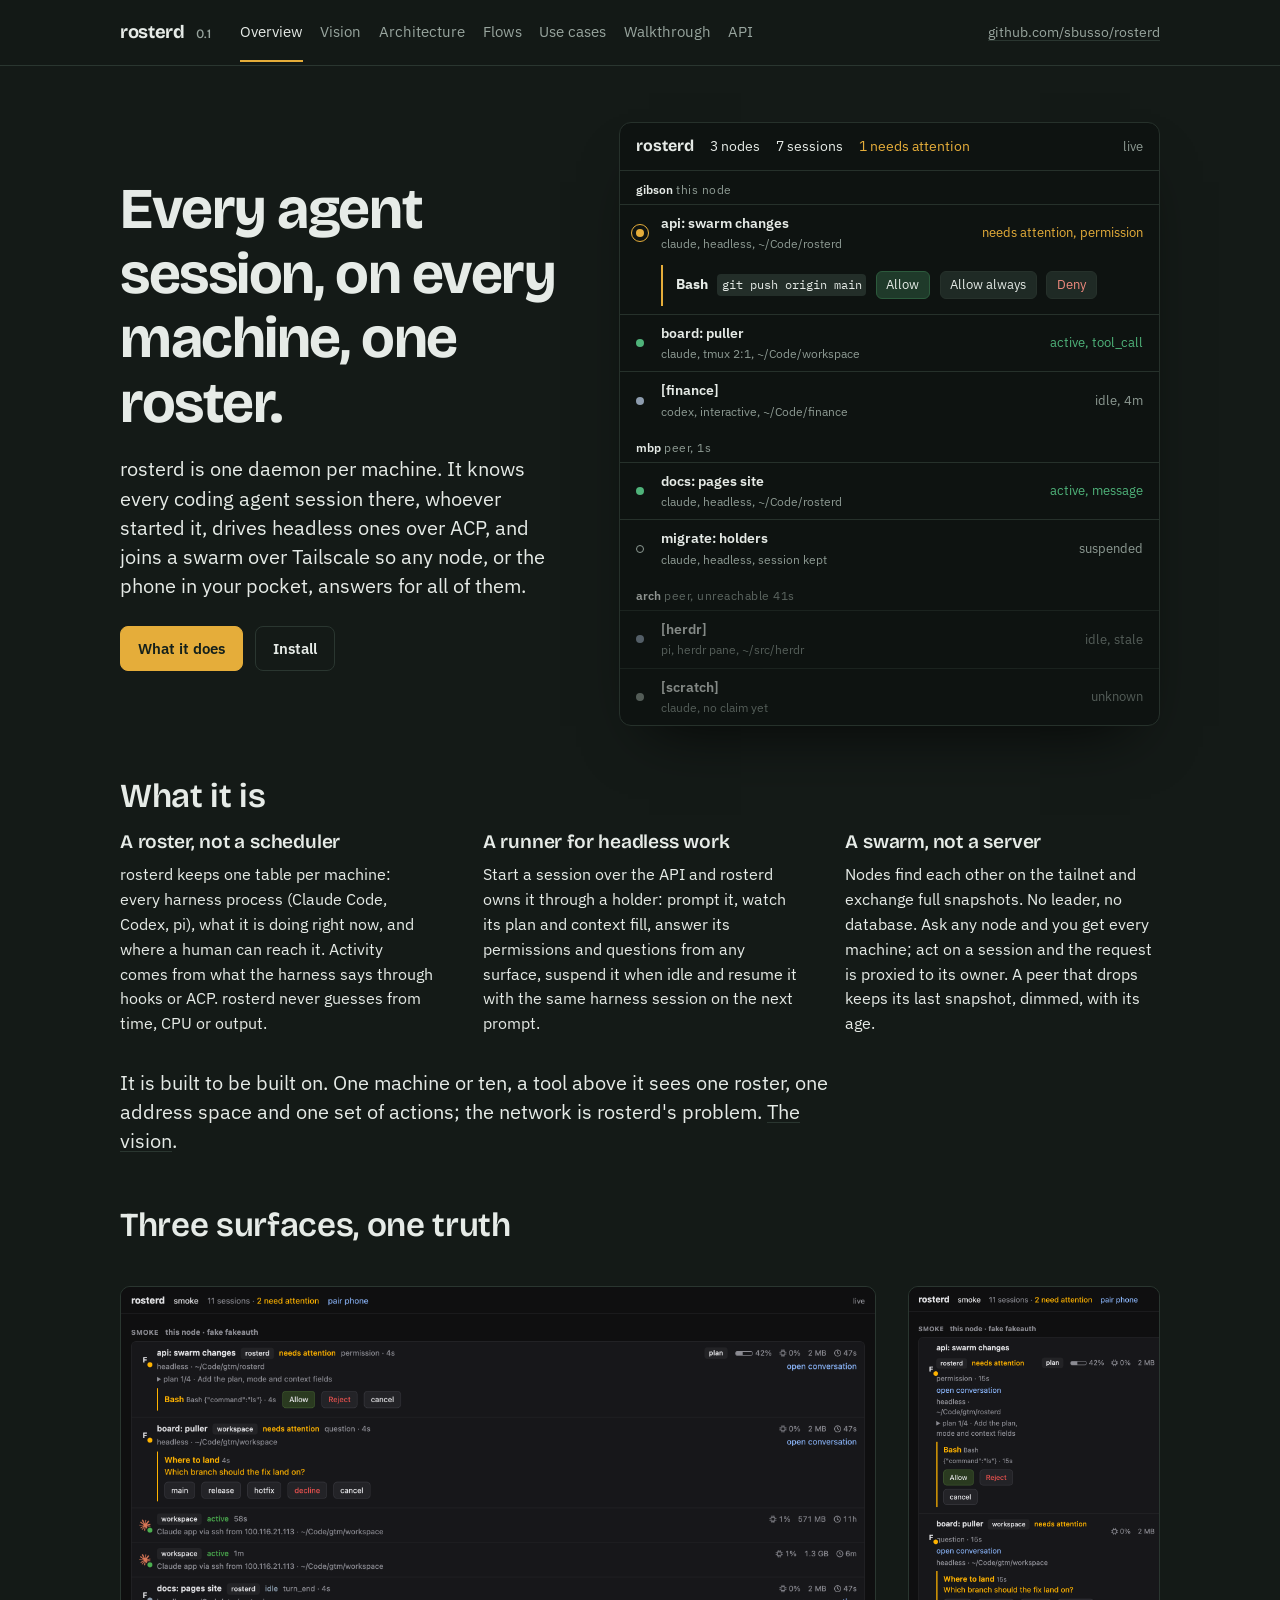
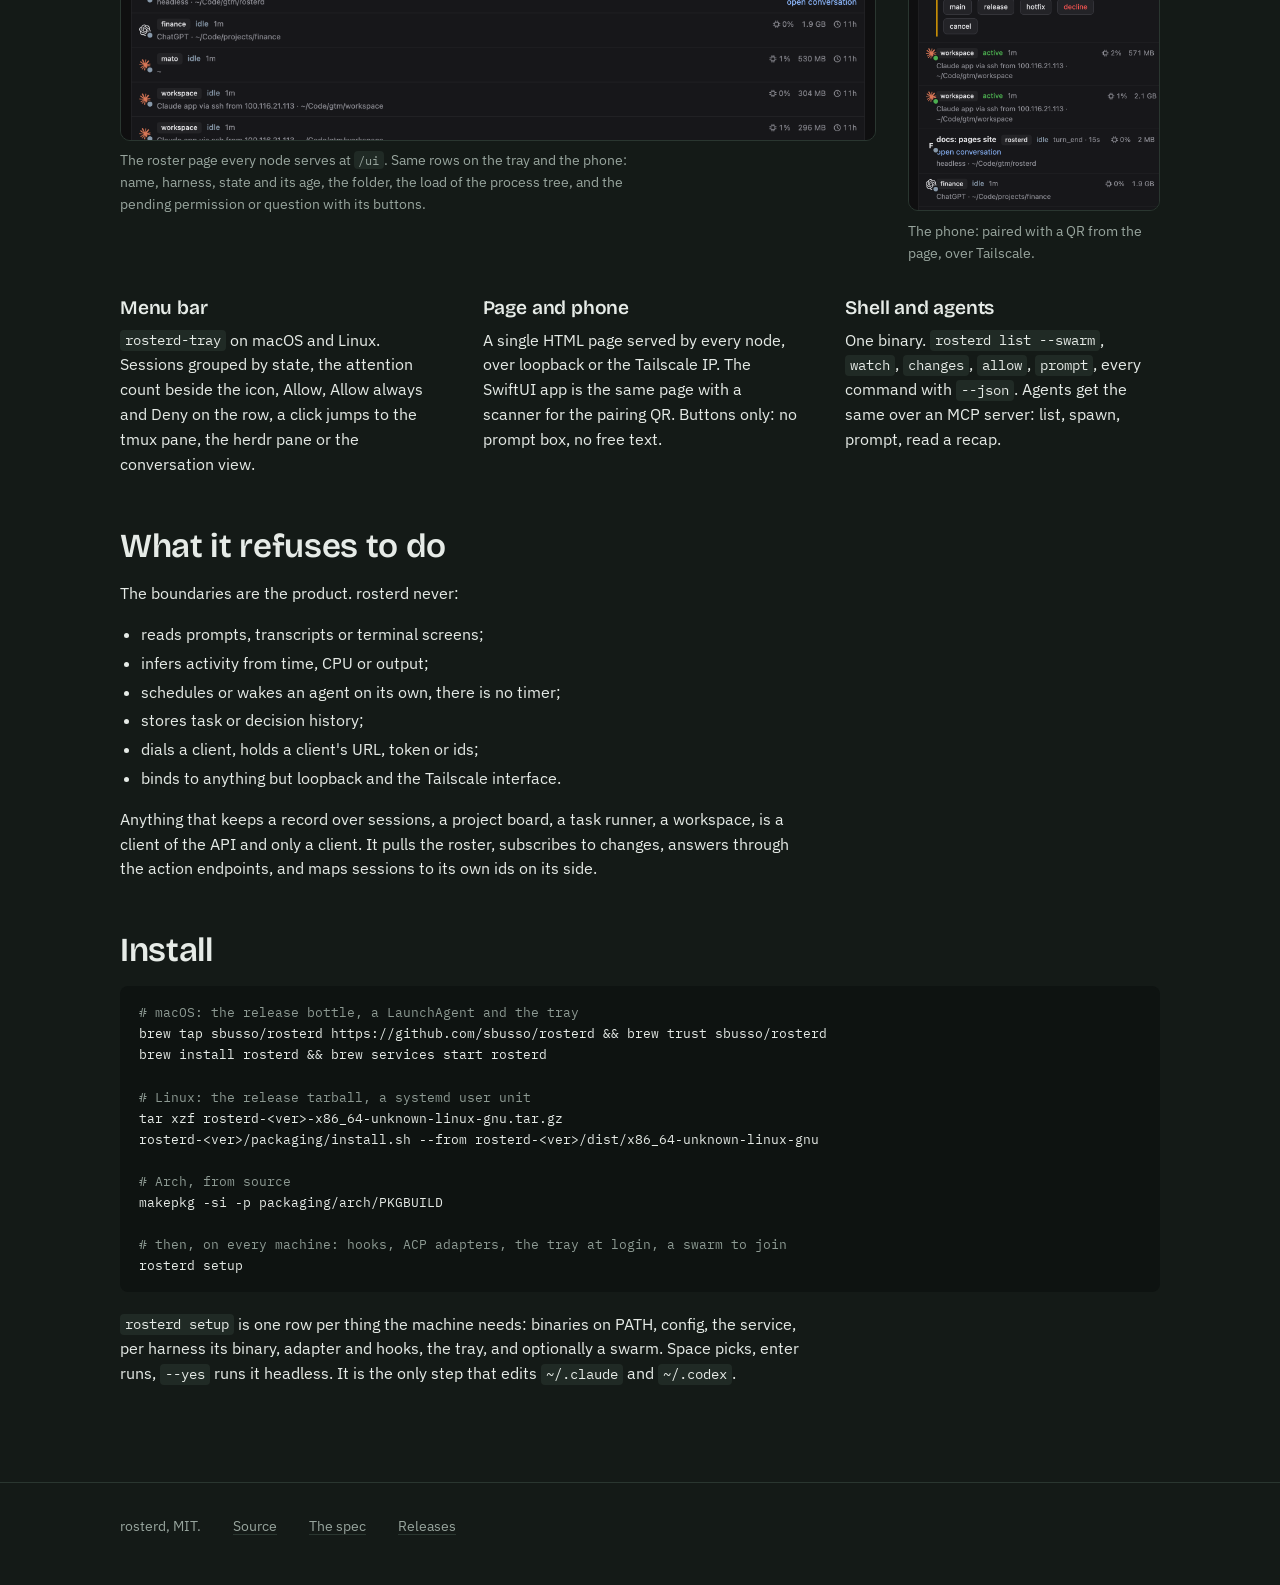
==== commit 9d04c854: "docs(site): the vision, the brick and the connector A page on what rosterd is for: independent by de" ====
--- a/docs/index.html
+++ b/docs/index.html
@@ -17,6 +17,7 @@
   <a class="brand" href="#/">rosterd <small>0.1</small></a>
   <ul>
     <li><a class="pg" href="#/">Overview</a></li>
+    <li><a class="pg" href="#/vision">Vision</a></li>
     <li><a class="pg" href="#/architecture">Architecture</a></li>
     <li><a class="pg" href="#/flows">Flows</a></li>
     <li><a class="pg" href="#/uses">Use cases</a></li>
@@ -71,6 +72,8 @@
     </div>
   </div>
 
+  <p class="lede" style="margin-top:2rem">It is built to be built on. One machine or ten, a tool above it sees one roster, one address space and one set of actions; the network is rosterd's problem. <a href="#/vision">The vision</a>.</p>
+
   <h2>Three surfaces, one truth</h2>
   <div class="shots">
     <figure>
@@ -115,6 +118,61 @@
 <span class="c"># then, on every machine: hooks, ACP adapters, the tray at login, a swarm to join</span>
 rosterd setup</code></pre>
   <p><code>rosterd setup</code> is one row per thing the machine needs: binaries on PATH, config, the service, per harness its binary, adapter and hooks, the tray, and optionally a swarm. Space picks, enter runs, <code>--yes</code> runs it headless. It is the only step that edits <code>~/.claude</code> and <code>~/.codex</code>.</p>
+</section>
+
+<!-- ============================================================ vision -->
+<section class="page" id="p-vision">
+  <h1>The brick and the connector.</h1>
+  <p class="lede">rosterd is deliberately small: one daemon per machine that tells the truth about agent sessions, can drive them, and hides the network. Anything built on top sees one roster, one address space and one set of actions, whether there is one machine or ten.</p>
+
+  <div class="dia"><svg viewBox="0 0 960 400" role="img" aria-label="Layers: tools you build, one contract, rosterd on every machine joined by the mesh, harnesses underneath">
+    <defs><marker id="arv" viewBox="0 0 10 10" refX="9" refY="5" markerWidth="7" markerHeight="7" orient="auto-start-reverse"><path d="M0 0L10 5L0 10z" class="arrow"/></marker></defs>
+    <text x="20" y="34" class="b">What you build</text>
+    <g><rect x="20" y="46" width="170" height="40" rx="8" class="box"/><text x="32" y="71">a project board</text>
+       <rect x="204" y="46" width="170" height="40" rx="8" class="box"/><text x="216" y="71">a task runner</text>
+       <rect x="388" y="46" width="170" height="40" rx="8" class="box"/><text x="400" y="71">an approval workflow</text>
+       <rect x="572" y="46" width="170" height="40" rx="8" class="box"/><text x="584" y="71">a coordinator agent</text>
+       <rect x="756" y="46" width="184" height="40" rx="8" class="box"/><text x="768" y="71">a bot, a bar, a dashboard</text></g>
+    <path d="M480 86V118" class="ln" marker-end="url(#arv)" marker-start="url(#arv)"/>
+    <rect x="20" y="124" width="920" height="54" rx="8" class="box amber"/>
+    <text x="32" y="146" class="b">One contract, any node</text>
+    <text x="32" y="166" class="mono">GET /swarm/snapshot · GET /swarm/changes · GET /sessions/{key} · POST prompt, permission, answer, spawn, name · MCP</text>
+    <path d="M480 178V210" class="ln" marker-end="url(#arv)" marker-start="url(#arv)"/>
+    <g><rect x="20" y="216" width="288" height="96" rx="10" class="box dark"/><text x="36" y="240" class="b onDark">rosterd on gibson</text><text x="36" y="262" class="onDark dim">the brick: roster, runner, holders,</text><text x="36" y="278" class="onDark dim">scanner, intake, api</text><text x="36" y="298" class="onDark dim mono">the truth about this machine</text>
+       <rect x="336" y="216" width="288" height="96" rx="10" class="box dark"/><text x="352" y="240" class="b onDark">rosterd on mbp</text><text x="352" y="262" class="onDark dim">same binary, same modules,</text><text x="352" y="278" class="onDark dim">its own key and roster</text><text x="352" y="298" class="onDark dim mono">the truth about this machine</text>
+       <rect x="652" y="216" width="288" height="96" rx="10" class="box dark"/><text x="668" y="240" class="b onDark">rosterd on arch</text><text x="668" y="262" class="onDark dim">same binary, same modules,</text><text x="668" y="278" class="onDark dim">its own key and roster</text><text x="668" y="298" class="onDark dim mono">the truth about this machine</text></g>
+    <rect x="20" y="322" width="920" height="30" rx="6" class="box green"/>
+    <text x="32" y="342" class="b">the connector</text><text x="140" y="342" class="dim">discovery, membership, signed snapshots, proxied actions, peer loss: handled below this line, never seen above it</text>
+    <text x="20" y="386" class="dim">underneath: Claude Code, Codex, pi, in a terminal or under a holder, on whichever machine they happen to run</text>
+  </svg></div>
+
+  <h2>Independent by design</h2>
+  <p>Nothing points up. rosterd holds no URL, token or id of anything that uses it, never dials out, and keeps no history a client could depend on. A client is anything with an HTTP client and a bearer: it pulls a snapshot, follows the change stream, and answers through a handful of POSTs. Replacing a client costs rosterd nothing; replacing rosterd under a client costs the client nothing, because the record is versioned, additive, and unknown fields are ignored.</p>
+  <p>That independence is the point, not a constraint. A daemon that reads no transcript can run on every machine, including the one with the client secrets. A daemon that schedules nothing lets the tool above own timing and policy. A daemon with no database has nothing to migrate, back up or reconcile. A daemon that never dials out needs no per-client configuration and cannot leak to the wrong place.</p>
+
+  <h2>The mesh, abstracted</h2>
+  <p>A tool never addresses a machine. It addresses a session, by key or by name, and asks any node. Which machine owns it, whether that machine is reachable, how the request gets there and how the answer comes back, is rosterd's business: discovery over the tailnet, membership by invite and gossip, one signed snapshot stream per peer, actions proxied to the owner with the sender's signature, a lost peer served dimmed from its last snapshot. From above, a swarm of ten looks exactly like one node with more rows.</p>
+  <p>The same abstraction runs in the other direction. A harness does not know it is on a mesh either. Hooks post to a local socket; ACP flows through a local holder; the MCP server is a local socket. Nothing in a harness's configuration mentions another machine.</p>
+
+  <h2>Control workflows live on top</h2>
+  <p>rosterd ships four activity words and five actions, on purpose. Every richer behaviour is composed above it, by a tool that owns its own rules, and each tool can be different. An approval workflow that only allows <code>git push</code> after the test session reports idle with a green recap is thirty lines against the contract, and nothing inside rosterd had to learn what a test is:</p>
+<pre><code><span class="c"># any language with an HTTP client; here, the shape of it</span>
+for event in sse(<span class="s">"/swarm/changes"</span>):
+    if event.name != <span class="s">"attention"</span> or event.record.activity_event != <span class="s">"permission"</span>: continue
+    key, pending = event.record.session_key, get(<span class="s">f"/sessions/{key}"</span>).pending
+    if not (pending.tool == <span class="s">"Bash"</span> and <span class="s">"git push"</span> in pending.summary):
+        continue                                        <span class="c"># a human answers everything else</span>
+    tests = get(<span class="s">f"/sessions/tests:{event.record.name}"</span>)  <span class="c"># the sibling by name, wherever it runs</span>
+    ok = tests.activity == <span class="s">"idle"</span> and <span class="s">"passed"</span> in tests.recap
+    post(<span class="s">f"/sessions/{key}/permission"</span>, option=<span class="s">"allow"</span> if ok else <span class="s">"reject"</span>)</code></pre>
+  <p>The same shape gives a board its attempts, a runner its queue, a bot its notifications, a coordinator its delegation, a dashboard its spend. Each keeps its own state, on its own side, in its own ids. rosterd keeps the roster.</p>
+
+  <h2>Where it goes</h2>
+  <div class="cols">
+    <div><h3>More bricks</h3><p>The same binary on Windows. A node on a machine with a GPU, a node in a container on a server, a node on a laptop that comes and goes. Each is the same shape; the swarm is the sum.</p></div>
+    <div><h3>More connectors</h3><p>Every harness with an ACP adapter or a hook is a lane; every surface with an HTTP client is a client. The list of both grows without the contract changing.</p></div>
+    <div><h3>Bigger tools</h3><p>Placement, budgets, fleet policies, a control plane for agents the way Kubernetes is for containers: built on the contract, by whoever needs them, with rosterd unchanged underneath.</p></div>
+  </div>
 </section>
 
 <!-- ============================================================ architecture -->
@@ -599,7 +657,7 @@
 
 <script>
 (function () {
-  var pages = { "": "home", architecture: "architecture", flows: "flows", uses: "uses", walkthrough: "walkthrough", api: "api" };
+  var pages = { "": "home", vision: "vision", architecture: "architecture", flows: "flows", uses: "uses", walkthrough: "walkthrough", api: "api" };
   var links = document.querySelectorAll("nav.top a.pg");
   function route() {
     var h = location.hash.replace(/^#\/?/, "");
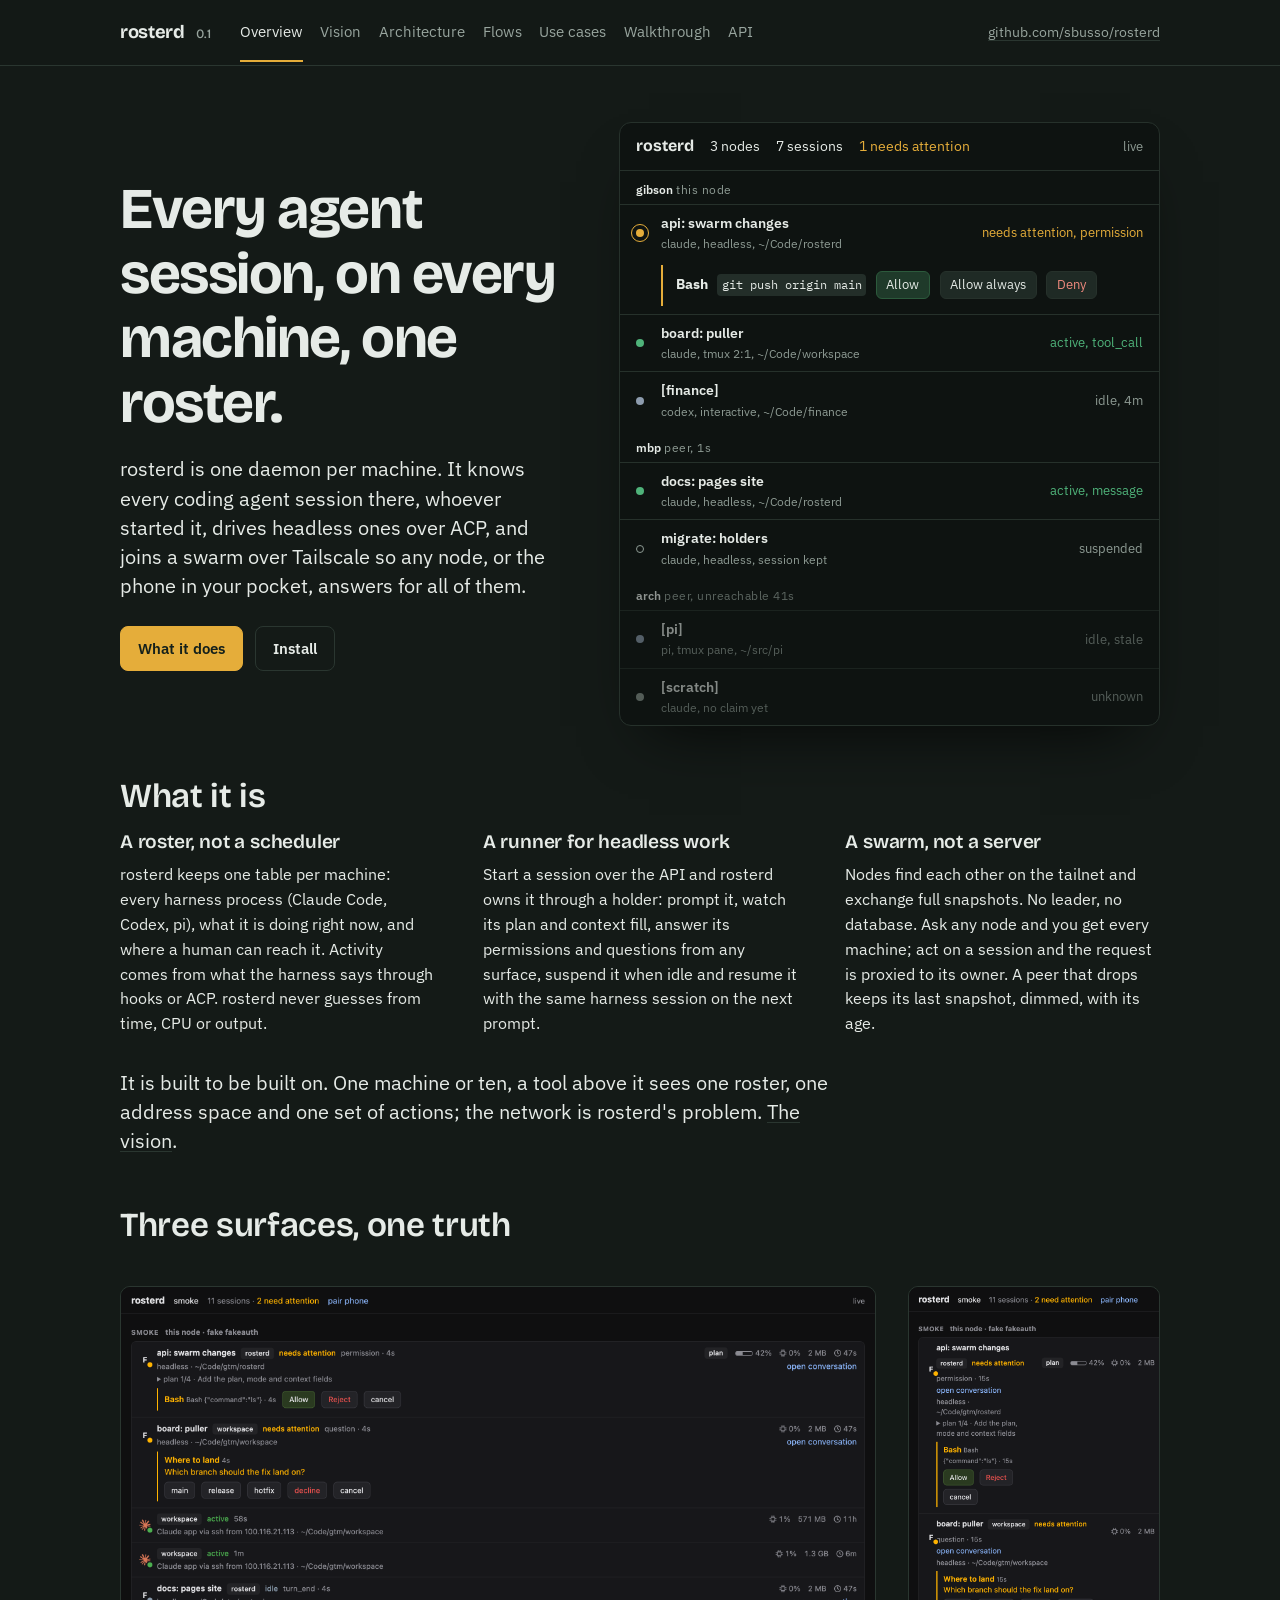
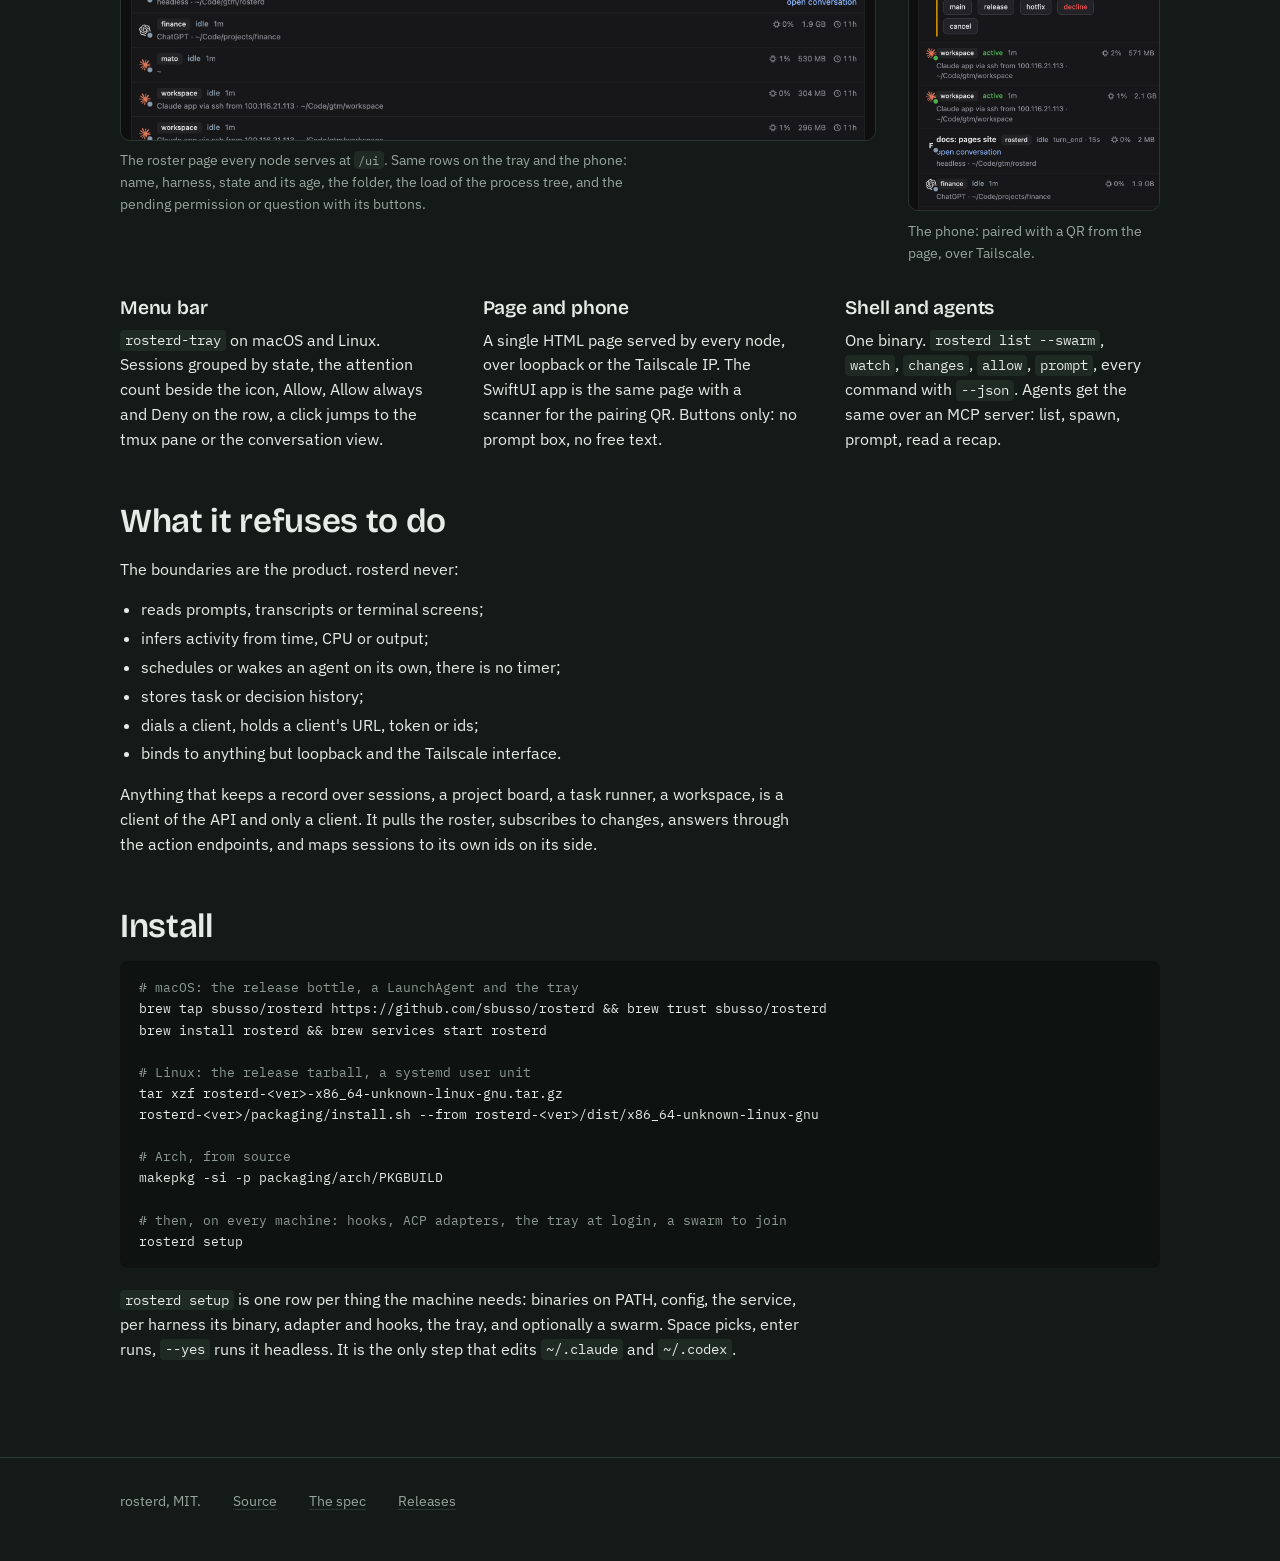
==== commit 43b04e1d: "refactor: herdr is gone; tmux is the one session substrate The handle, the socket scan, the capabili" ====
--- a/docs/index.html
+++ b/docs/index.html
@@ -51,7 +51,7 @@
       <div class="row"><span class="dot active"></span><span><span class="name">docs: pages site</span><span class="meta">claude, headless, ~/Code/rosterd</span></span><span class="st active">active, message</span></div>
       <div class="row"><span class="dot suspended"></span><span><span class="name">migrate: holders</span><span class="meta">claude, headless, session kept</span></span><span class="st">suspended</span></div>
       <div class="node dim"><b>arch</b> peer, unreachable 41s</div>
-      <div class="row dimrow"><span class="dot"></span><span><span class="name">[herdr]</span><span class="meta">pi, herdr pane, ~/src/herdr</span></span><span class="st">idle, stale</span></div>
+      <div class="row dimrow"><span class="dot"></span><span><span class="name">[pi]</span><span class="meta">pi, tmux pane, ~/src/pi</span></span><span class="st">idle, stale</span></div>
       <div class="row dimrow"><span class="dot unknown"></span><span><span class="name">[scratch]</span><span class="meta">claude, no claim yet</span></span><span class="st">unknown</span></div>
     </div>
   </div>
@@ -86,7 +86,7 @@
     </figure>
   </div>
   <div class="cols">
-    <div><h3>Menu bar</h3><p><code>rosterd-tray</code> on macOS and Linux. Sessions grouped by state, the attention count beside the icon, Allow, Allow always and Deny on the row, a click jumps to the tmux pane, the herdr pane or the conversation view.</p></div>
+    <div><h3>Menu bar</h3><p><code>rosterd-tray</code> on macOS and Linux. Sessions grouped by state, the attention count beside the icon, Allow, Allow always and Deny on the row, a click jumps to the tmux pane or the conversation view.</p></div>
     <div><h3>Page and phone</h3><p>A single HTML page served by every node, over loopback or the Tailscale IP. The SwiftUI app is the same page with a scanner for the pairing QR. Buttons only: no prompt box, no free text.</p></div>
     <div><h3>Shell and agents</h3><p>One binary. <code>rosterd list --swarm</code>, <code>watch</code>, <code>changes</code>, <code>allow</code>, <code>prompt</code>, every command with <code>--json</code>. Agents get the same over an MCP server: list, spawn, prompt, read a recap.</p></div>
   </div>
@@ -205,7 +205,7 @@
     <rect x="556" y="60" width="158" height="66" rx="8" class="box"/>
     <text x="568" y="82" class="b">mesh</text><text x="568" y="100" class="dim">discovery, membership</text><text x="568" y="116" class="dim">snapshots in, proxy out</text>
     <rect x="556" y="144" width="158" height="66" rx="8" class="box"/>
-    <text x="568" y="166" class="b">scanner</text><text x="568" y="184" class="dim">/proc, libproc, 2 s</text><text x="568" y="200" class="dim">tmux and herdr handles</text>
+    <text x="568" y="166" class="b">scanner</text><text x="568" y="184" class="dim">/proc, libproc, 2 s</text><text x="568" y="200" class="dim">tmux handles</text>
     <rect x="246" y="236" width="308" height="66" rx="8" class="box green"/>
     <text x="258" y="258" class="b">runner</text><text x="258" y="276" class="dim">ACP client: start, prompt, cancel, permission,</text><text x="258" y="292" class="dim">question, login; suspend, resume, crash-resume</text>
     <rect x="566" y="236" width="148" height="66" rx="8" class="box"/>
@@ -219,7 +219,7 @@
     <!-- right column -->
     <text x="770" y="28" class="b">Outside the node</text>
     <rect x="770" y="44" width="170" height="82" rx="6" class="box"/><text x="782" y="66" class="b">peers</text><text x="782" y="86" class="dim">other nodes on the tailnet,</text><text x="782" y="102" class="dim">each serving its own roster</text><text x="782" y="118" class="dim mono">https, signed, swarm key</text>
-    <rect x="770" y="236" width="170" height="66" rx="6" class="box"/><text x="782" y="258" class="b">interactive harnesses</text><text x="782" y="276" class="dim">claude, codex, pi in a</text><text x="782" y="292" class="dim">terminal, tmux or herdr</text>
+    <rect x="770" y="236" width="170" height="66" rx="6" class="box"/><text x="782" y="258" class="b">interactive harnesses</text><text x="782" y="276" class="dim">claude, codex, pi in a</text><text x="782" y="292" class="dim">terminal, tmux</text>
     <rect x="770" y="330" width="170" height="100" rx="6" class="box"/><text x="782" y="352" class="b">ACP adapters</text><text x="782" y="372" class="dim">claude-agent-acp,</text><text x="782" y="388" class="dim">codex-acp, pi-acp: one</text><text x="782" y="404" class="dim">headless harness each</text>
     <!-- lines -->
     <path d="M170 61H246" class="ln" marker-end="url(#ar)"/><path d="M170 103H246" class="ln" marker-end="url(#ar)"/><path d="M170 145H246" class="ln" marker-end="url(#ar)"/><path d="M170 187H246" class="ln" marker-end="url(#ar)"/>
@@ -292,14 +292,14 @@
     <tr><td><code>sources</code></td><td>subset of <code>launcher</code>, <code>acp</code>, <code>hook</code>, <code>files</code>, <code>scan</code></td></tr>
     <tr><td><code>activity</code>, <code>activity_event</code>, <code>activity_at</code>, <code>activity_seq</code></td><td>one of <code>active</code>, <code>idle</code>, <code>needs_attention</code>, <code>unknown</code>; the event that set it, when, and a sequence clients dedupe on</td></tr>
     <tr><td><code>name</code>, <code>cwd</code>, <code>parent_session_key</code></td><td>display name from launcher, hook or the agent itself; the folder; the spawning session</td></tr>
-    <tr><td><code>tmux</code>, <code>herdr</code>, <code>holder</code>, <code>tty</code></td><td>runtime handles: where a human can reach the session</td></tr>
+    <tr><td><code>tmux</code>, <code>holder</code>, <code>tty</code></td><td>runtime handles: where a human can reach the session</td></tr>
     <tr><td><code>liveness</code>, <code>ended_at</code>, <code>ended_reason</code></td><td><code>live</code>, <code>suspended</code>, <code>ended</code>; <code>exit</code>, <code>crash</code>, <code>reboot</code>, <code>killed</code>, <code>expired</code></td></tr>
     <tr><td><code>usage</code></td><td>tokens, cost, context fill as the harness reported them over ACP. Never estimated.</td></tr>
     <tr><td><code>mode</code>, <code>plan</code>, <code>load</code></td><td>the harness mode (plan, code…), its plan for the turn, and the CPU share and RSS of the process tree from the last scan</td></tr>
   </table>
 
   <h2>Cross platform</h2>
-  <p>Linux reads <code>/proc</code> and runs as a systemd user unit; macOS reads libproc and runs as a LaunchAgent in the GUI session so <em>open</em> reaches the display, the tmux server and the herdr socket; Windows uses toolhelp, named pipes and a service, with an interactive lane of hooks only. The holder, the hook script and the opener are the only platform-conditional code.</p>
+  <p>Linux reads <code>/proc</code> and runs as a systemd user unit; macOS reads libproc and runs as a LaunchAgent in the GUI session so <em>open</em> reaches the display and the tmux server; Windows uses toolhelp, named pipes and a service, with an interactive lane of hooks only. The holder, the hook script and the opener are the only platform-conditional code.</p>
 </section>
 
 <!-- ============================================================ flows -->
@@ -311,7 +311,7 @@
   <div class="dia"><svg viewBox="0 0 960 150" role="img" aria-label="Five sources ordered by precedence: launcher, acp, hook, files, scan">
     <defs><marker id="ar3" viewBox="0 0 10 10" refX="9" refY="5" markerWidth="7" markerHeight="7" orient="auto-start-reverse"><path d="M0 0L10 5L0 10z" class="arrow"/></marker></defs>
     <path d="M20 40H940" class="ln thin"/><text x="20" y="28" class="dim">highest</text><text x="900" y="28" class="dim">lowest</text>
-    <g><rect x="20" y="52" width="164" height="84" rx="8" class="box amber"/><text x="32" y="74" class="b">launcher</text><text x="32" y="94" class="dim">a script started it and</text><text x="32" y="110" class="dim">registered pid, name, cwd,</text><text x="32" y="126" class="dim">the tmux or herdr handle</text></g>
+    <g><rect x="20" y="52" width="164" height="84" rx="8" class="box amber"/><text x="32" y="74" class="b">launcher</text><text x="32" y="94" class="dim">a script started it and</text><text x="32" y="110" class="dim">registered pid, name, cwd,</text><text x="32" y="126" class="dim">the tmux handle</text></g>
     <g><rect x="208" y="52" width="164" height="84" rx="8" class="box green"/><text x="220" y="74" class="b">acp</text><text x="220" y="94" class="dim">everything the runner sees</text><text x="220" y="110" class="dim">from a session it drives:</text><text x="220" y="126" class="dim">turns, tools, permissions</text></g>
     <g><rect x="396" y="52" width="164" height="84" rx="8" class="box"/><text x="408" y="74" class="b">hook</text><text x="408" y="94" class="dim">SessionStart, UserPrompt,</text><text x="408" y="110" class="dim">PreToolUse, Permission,</text><text x="408" y="126" class="dim">Notification, Stop</text></g>
     <g><rect x="584" y="52" width="164" height="84" rx="8" class="box"/><text x="596" y="74" class="b">files</text><text x="596" y="94" class="dim">opt-in, off by default:</text><text x="596" y="110" class="dim">session ids and timestamps</text><text x="596" y="126" class="dim">from the harness directories</text></g>
@@ -367,6 +367,7 @@
     <tr><td><code>node</code>, <code>node_left</code></td><td>a node appeared, went unreachable or came back; a node was revoked or left</td></tr>
   </table>
   <p>Pure function of two frames, derived and never stored. <code>rosterd changes</code> prints it one line per change; <code>attention</code> is the one to notify on.</p>
+  <p>A client that would rather be called than hold the stream open registers a webhook: <code>POST /hooks {url, events, token}</code>. Every matching event then arrives as one POST, <code>{event, data}</code>, with the name in <code>X-Rosterd-Event</code> and the token as a bearer. rosterd keeps the URL and nothing else about the caller. A failed delivery is dropped, and the client catches up from the last <code>seq</code> it saw with <code>/swarm/changes?since=</code>.</p>
 
   <h2>Session lifecycle</h2>
   <div class="dia"><svg viewBox="0 0 960 250" role="img" aria-label="State diagram: live with four activity words, suspended, ended; resume creates a new key with the same session id">
@@ -410,7 +411,7 @@
   </div>
   <div class="feat">
     <div><h3>One board for every machine</h3><p class="who">A project board or task runner that tracks tasks and attempts.</p></div>
-    <div><p>The board is a client. It subscribes to <code>/swarm/changes</code> on any node, maps session keys to its own attempt ids, dedupes on <code>activity_seq</code>, and shows who is working on what across the fleet. When an attempt needs a human it reads the pending request from <code>GET /sessions/{key}</code> and answers it. rosterd carries none of the board's ids and never dials it.</p><p>Leans on: the client contract, <code>/swarm/snapshot</code>, <code>/swarm/changes</code>, the session action endpoints.</p></div>
+    <div><p>The board is a client. It subscribes to <code>/swarm/changes</code> on any node, or registers a webhook and is called, maps session keys to its own attempt ids, dedupes on <code>activity_seq</code>, and shows who is working on what across the fleet. When an attempt needs a human it reads the pending request from <code>GET /sessions/{key}</code> and answers it. rosterd carries none of the board's ids and never dials it.</p><p>Leans on: the client contract, <code>/swarm/snapshot</code>, <code>/swarm/changes</code> or <code>/hooks</code>, the session action endpoints.</p></div>
   </div>
   <div class="feat">
     <div><h3>Headless workers on the big machine</h3><p class="who">A runner that starts agents on a server and reads results.</p></div>
@@ -430,7 +431,7 @@
   </div>
   <div class="feat">
     <div><h3>Everything still in tmux</h3><p class="who">A developer who runs agents by hand.</p></div>
-    <div><p>Nothing changes in the terminal. The hook posts claims, the scanner fills the tmux or herdr handle, the roster shows the pane; a click on the tray, the page or the phone jumps to it. Sessions nobody registered still appear as <code>unknown</code> with their folder and load.</p><p>Leans on: hooks, the scanner, the opener.</p></div>
+    <div><p>Nothing changes in the terminal. The hook posts claims, the scanner fills the tmux handle, the roster shows the pane; a click on the tray, the page or the phone jumps to it. Sessions nobody registered still appear as <code>unknown</code> with their folder and load.</p><p>Leans on: hooks, the scanner, the opener.</p></div>
   </div>
 </section>
 
@@ -441,9 +442,9 @@
 
   <h2>See</h2>
   <div class="cols">
-    <div><h3>Every session, whoever started it</h3><p>Interactive sessions in a terminal, tmux or herdr; headless ones under a holder; strays nobody registered. The scanner walks the process table every two seconds, confirms liveness of every known pid and adds new harness processes as <code>unknown</code>.</p></div>
+    <div><h3>Every session, whoever started it</h3><p>Interactive sessions in a terminal or tmux; headless ones under a holder; strays nobody registered. The scanner walks the process table every two seconds, confirms liveness of every known pid and adds new harness processes as <code>unknown</code>.</p></div>
     <div><h3>Four words, never a guess</h3><p><code>active</code>, <code>idle</code>, <code>needs_attention</code>, <code>unknown</code>, from the last accepted claim. The age shown is the age of that claim, never "time spent working". A session only the scanner knows is <code>unknown</code> until a hook or ACP speaks.</p></div>
-    <div><h3>Where to reach it</h3><p>The tmux pane, the herdr pane or the conversation view at <code>/ui/sessions/{key}</code>. Load from the process tree, the harness mode, the plan for the turn, the context fill, the pending request.</p></div>
+    <div><h3>Where to reach it</h3><p>The tmux pane or the conversation view at <code>/ui/sessions/{key}</code>. Load from the process tree, the harness mode, the plan for the turn, the context fill, the pending request.</p></div>
   </div>
 <pre><code>$ rosterd list --swarm
 gibson   3 active  1 idle  1 needs attention        reachable
@@ -460,7 +461,7 @@
   <div class="cols">
     <div><h3>Answer</h3><p>A permission gets Allow, Allow always (when the harness offers it) and Deny. A form question gets its choices. A harness that needs a login gets the login. From the tray, the page, the phone, the CLI or a client's own UI, proxied to the owner.</p></div>
     <div><h3>Drive</h3><p><code>prompt</code> sends a turn, optionally waiting for idle, attention or end. <code>cancel</code> stops the turn and keeps the session; <code>stop</code> ends the holder. <code>name</code> labels it; agents label their own session through MCP.</p></div>
-    <div><h3>Open</h3><p><code>open</code> resolves the runtime handle: the opener script for tmux and herdr, the conversation view for headless. The page renders the ACP stream live with the last recap; it stores none of it.</p></div>
+    <div><h3>Open</h3><p><code>open</code> resolves the runtime handle: the opener script for tmux, the conversation view for headless. The page renders the ACP stream live with the last recap; it stores none of it.</p></div>
   </div>
 
   <h2>Run</h2>
@@ -641,7 +642,7 @@
     <tr><td><code>ROSTERD_HARNESS</code></td><td>hook</td><td>the harness name when the process tree does not say</td></tr>
     <tr><td><code>ROSTERD_CONFIG_DIR</code>, <code>ROSTERD_STATE_DIR</code>, <code>ROSTERD_CONFIG</code></td><td>daemon, CLI, scripts</td><td>override the directories and the config file</td></tr>
     <tr><td><code>ROSTERD_GATE</code></td><td>pi extension</td><td><code>attention</code> pauses before each tool call until allowed or denied</td></tr>
-    <tr><td><code>ROSTERD_MACHINE</code>, <code>ROSTERD_TERMINAL_CMD</code>, <code>ROSTERD_HERDR_LINK</code></td><td>opener</td><td>this machine's name, how to open a terminal, whether a <code>herdr://</code> handler exists</td></tr>
+    <tr><td><code>ROSTERD_MACHINE</code>, <code>ROSTERD_TERMINAL_CMD</code></td><td>opener</td><td>this machine's name, how to open a terminal</td></tr>
     <tr><td><code>RUST_LOG</code></td><td>daemon</td><td>log filter, <code>info</code> by default</td></tr>
   </table>
 </section>
